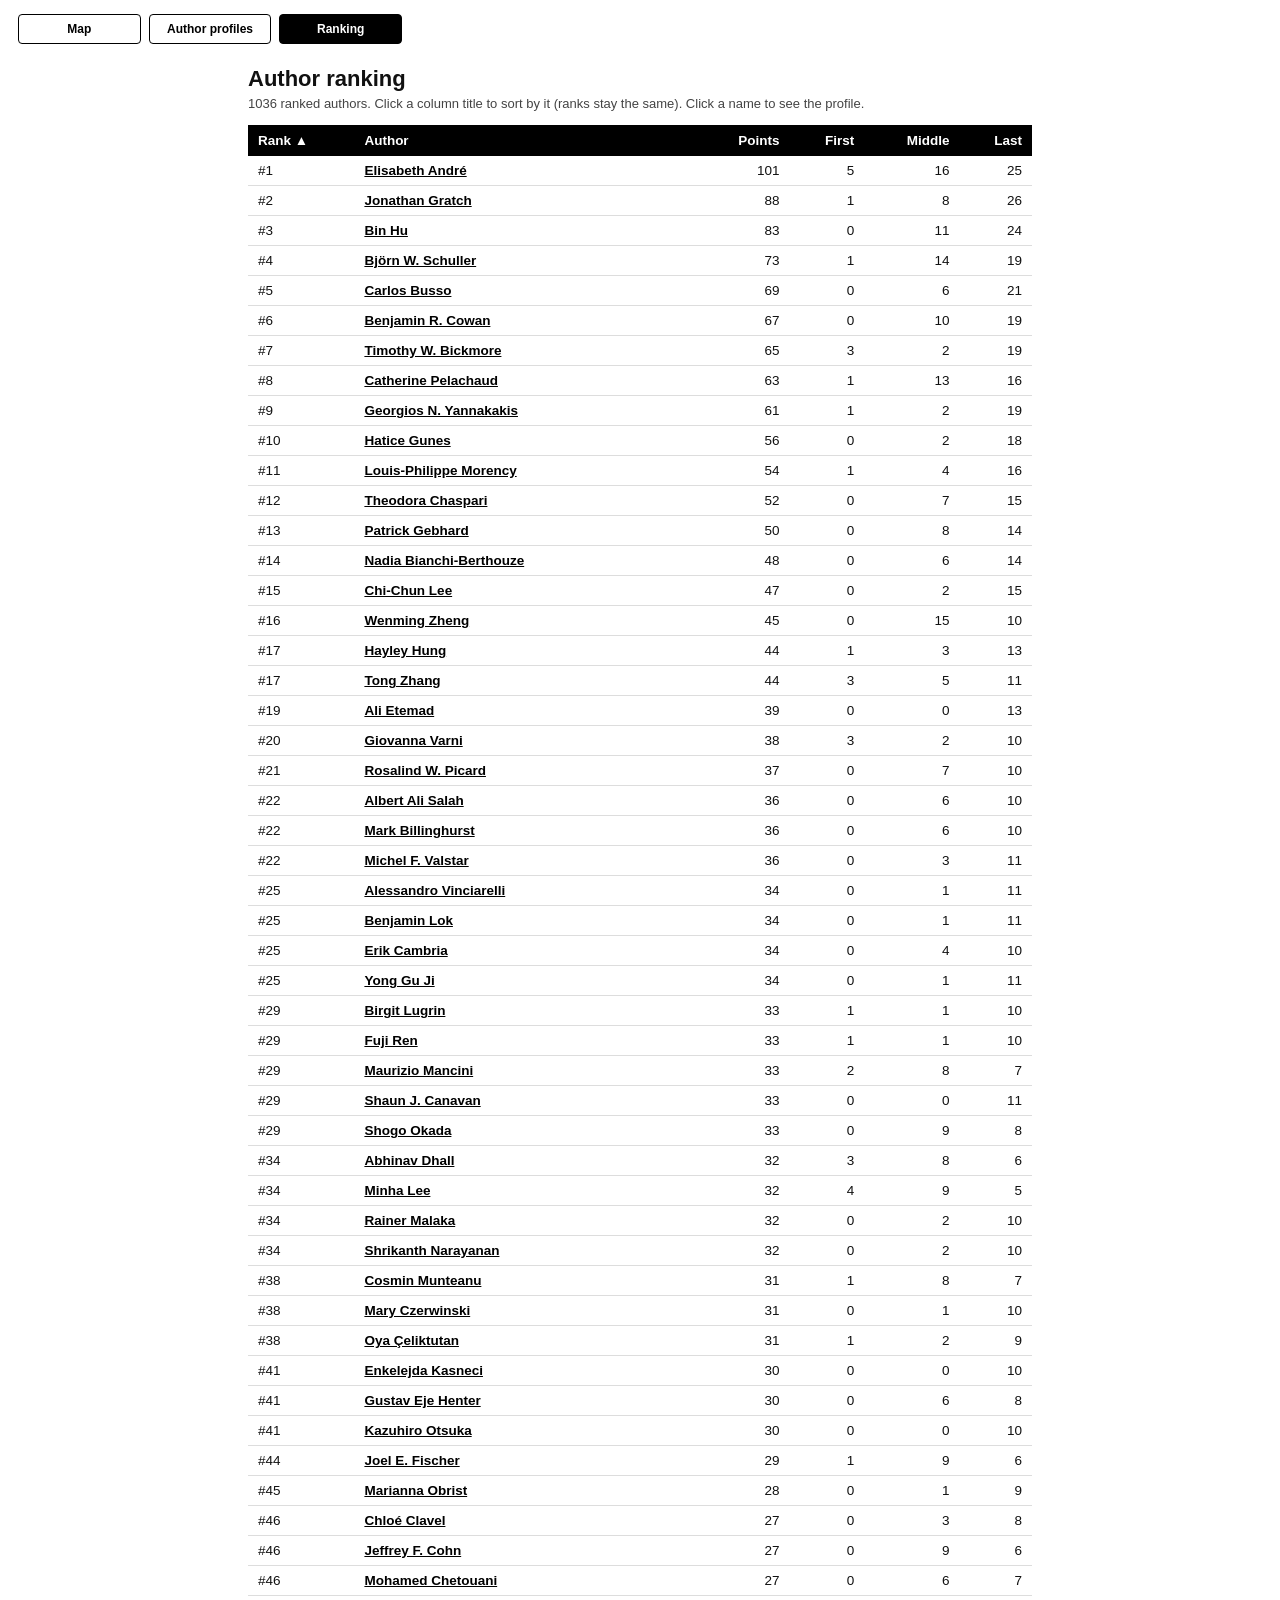
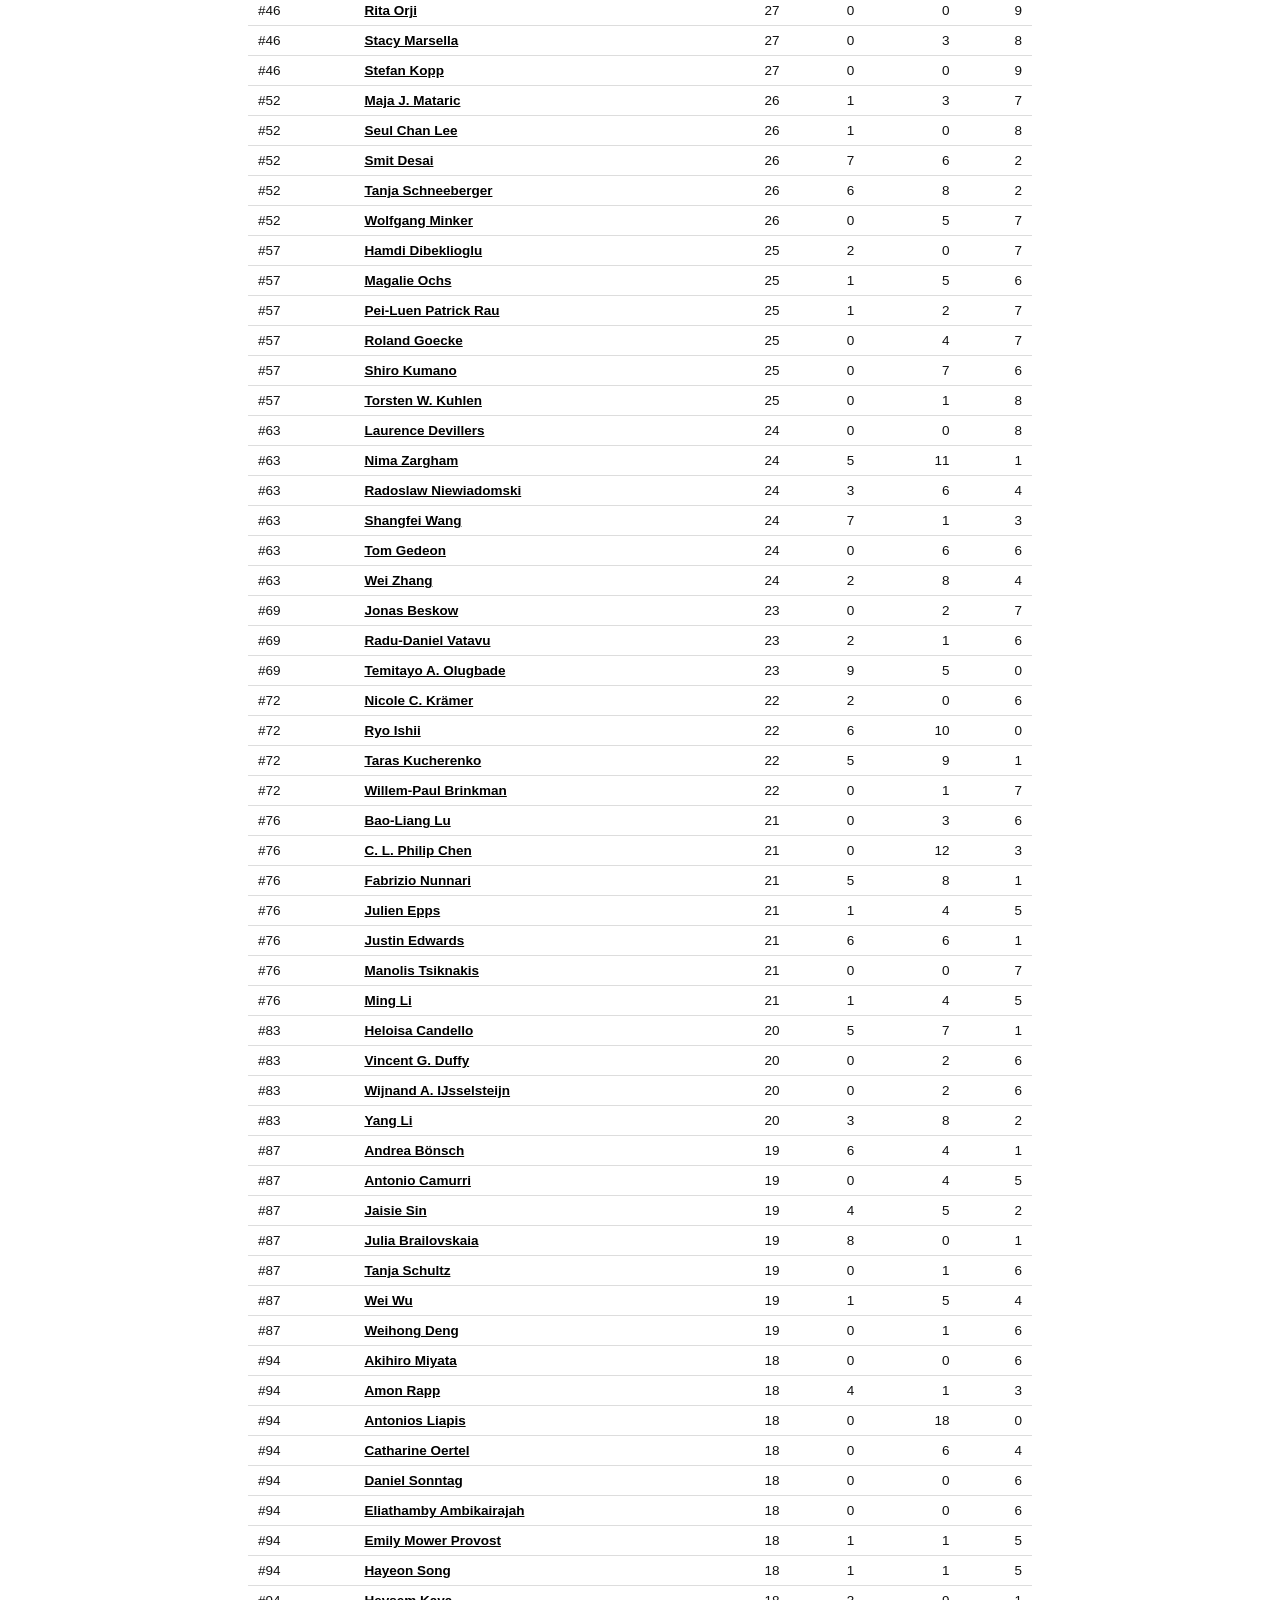
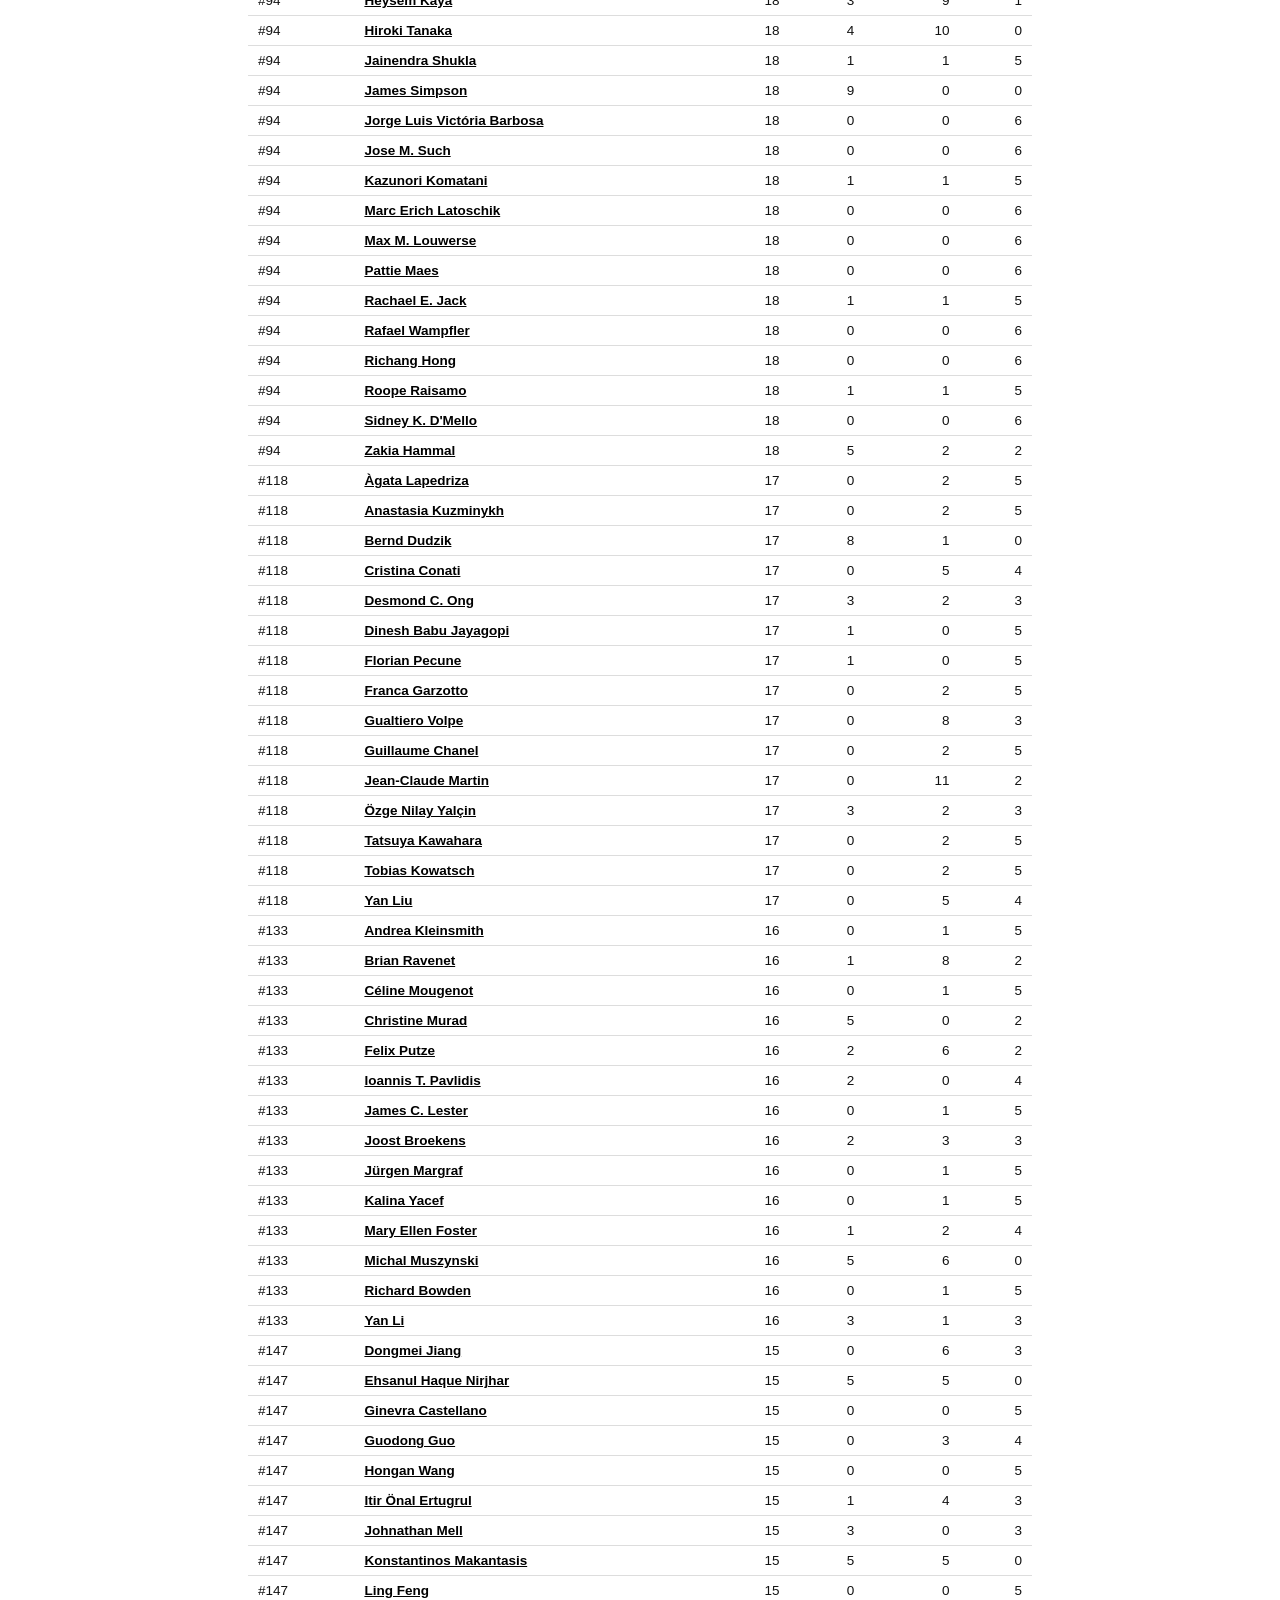
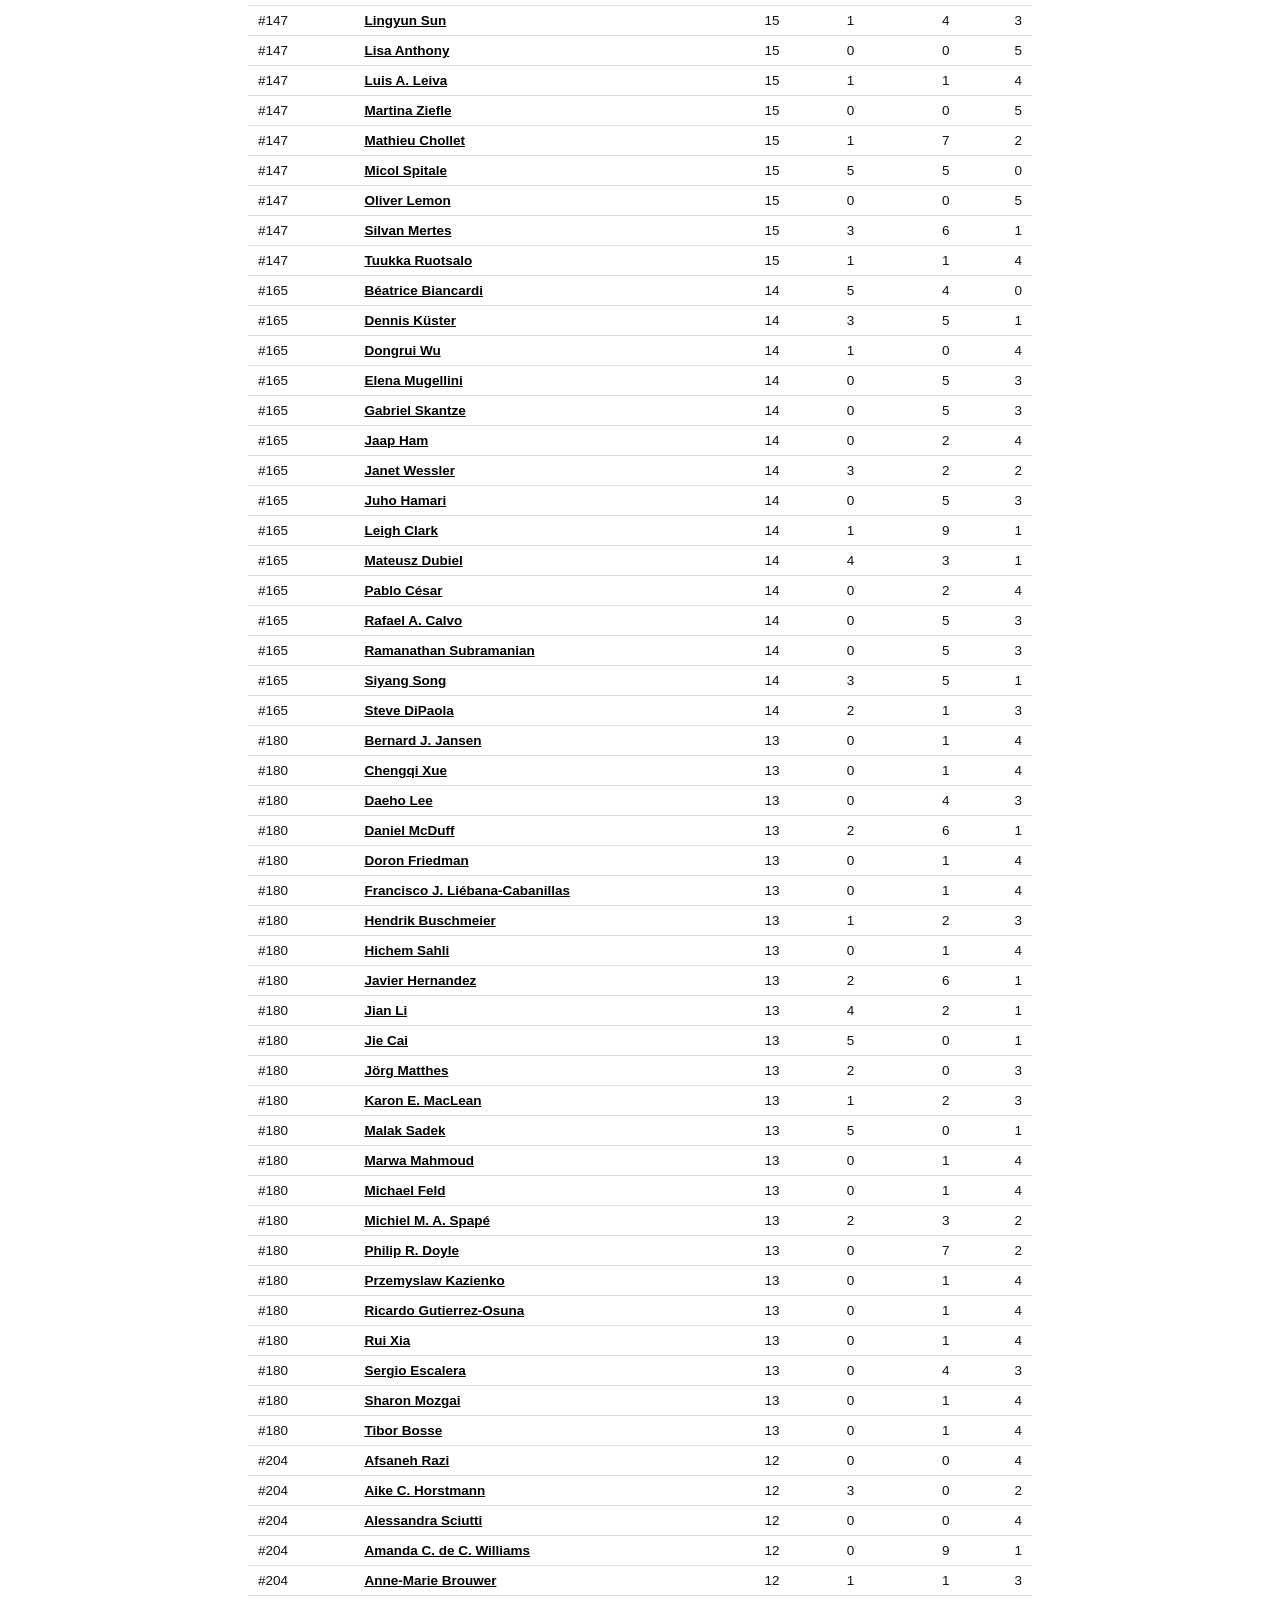
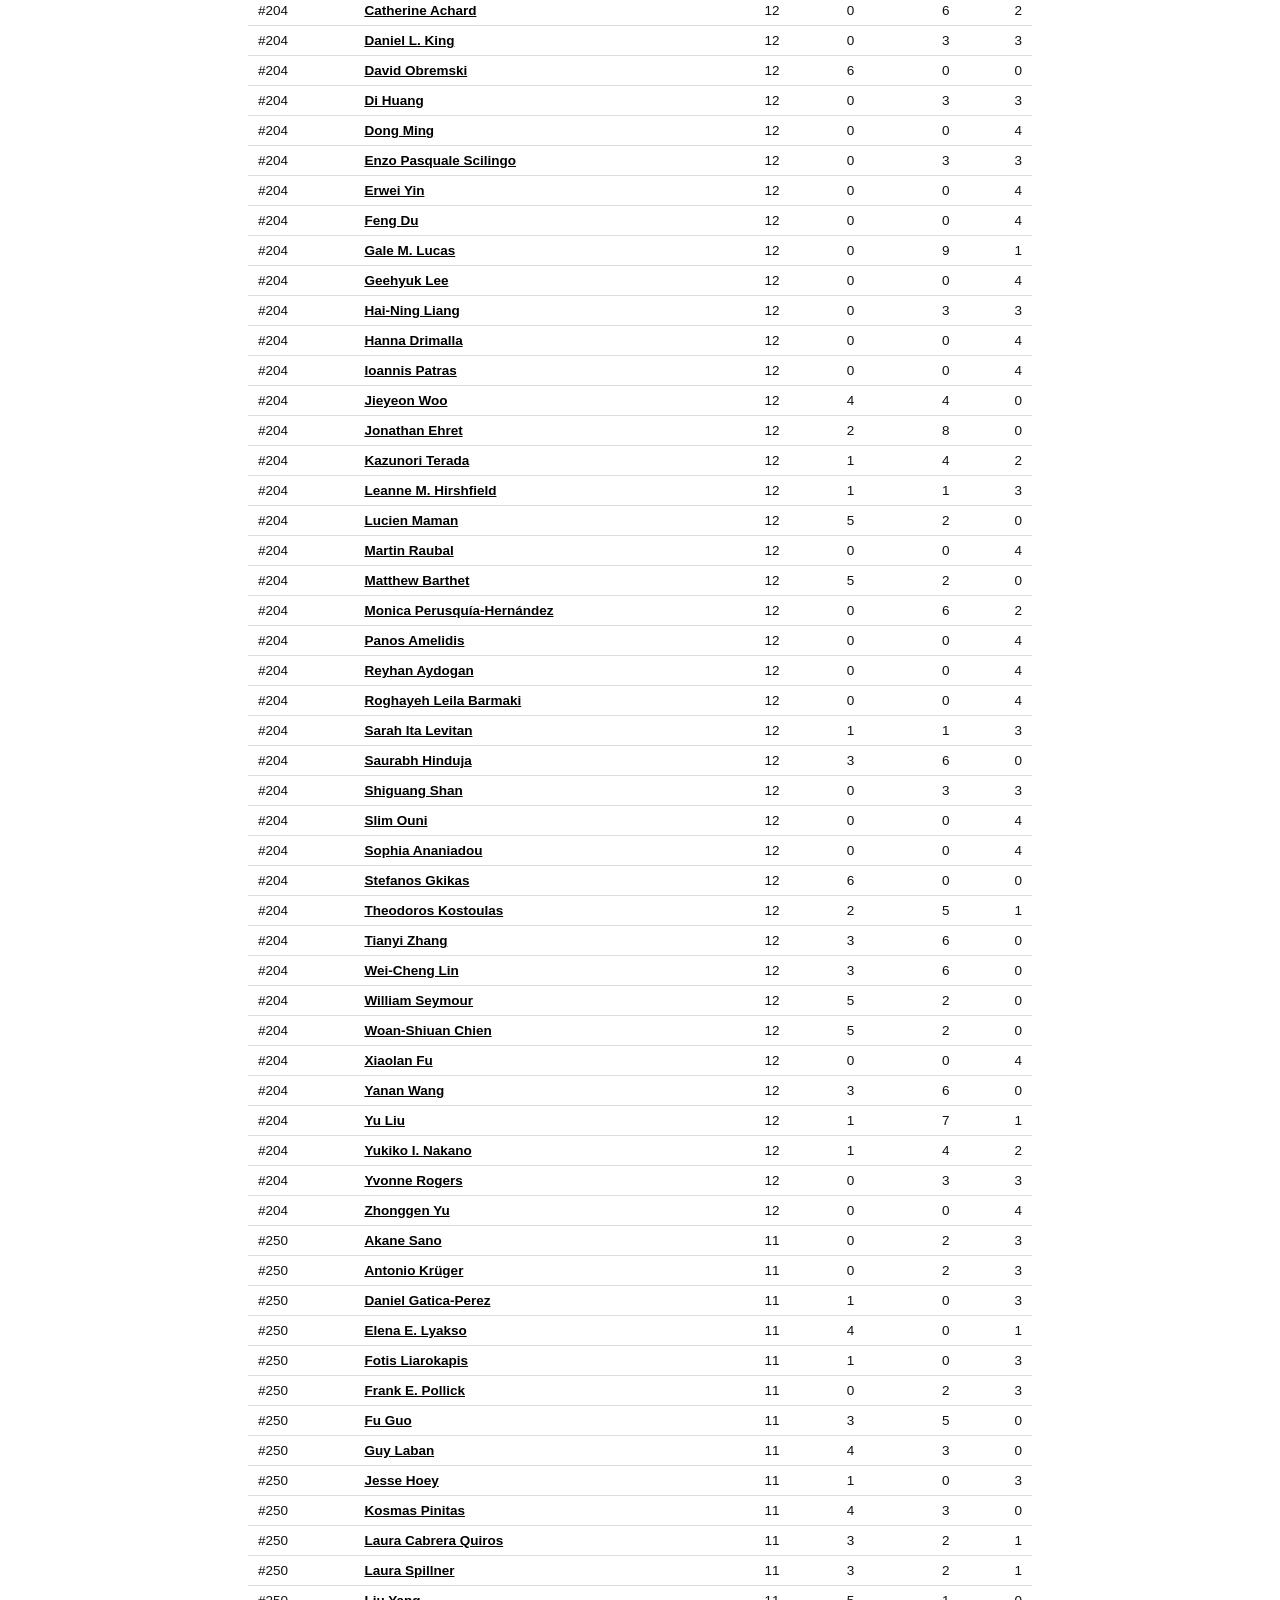
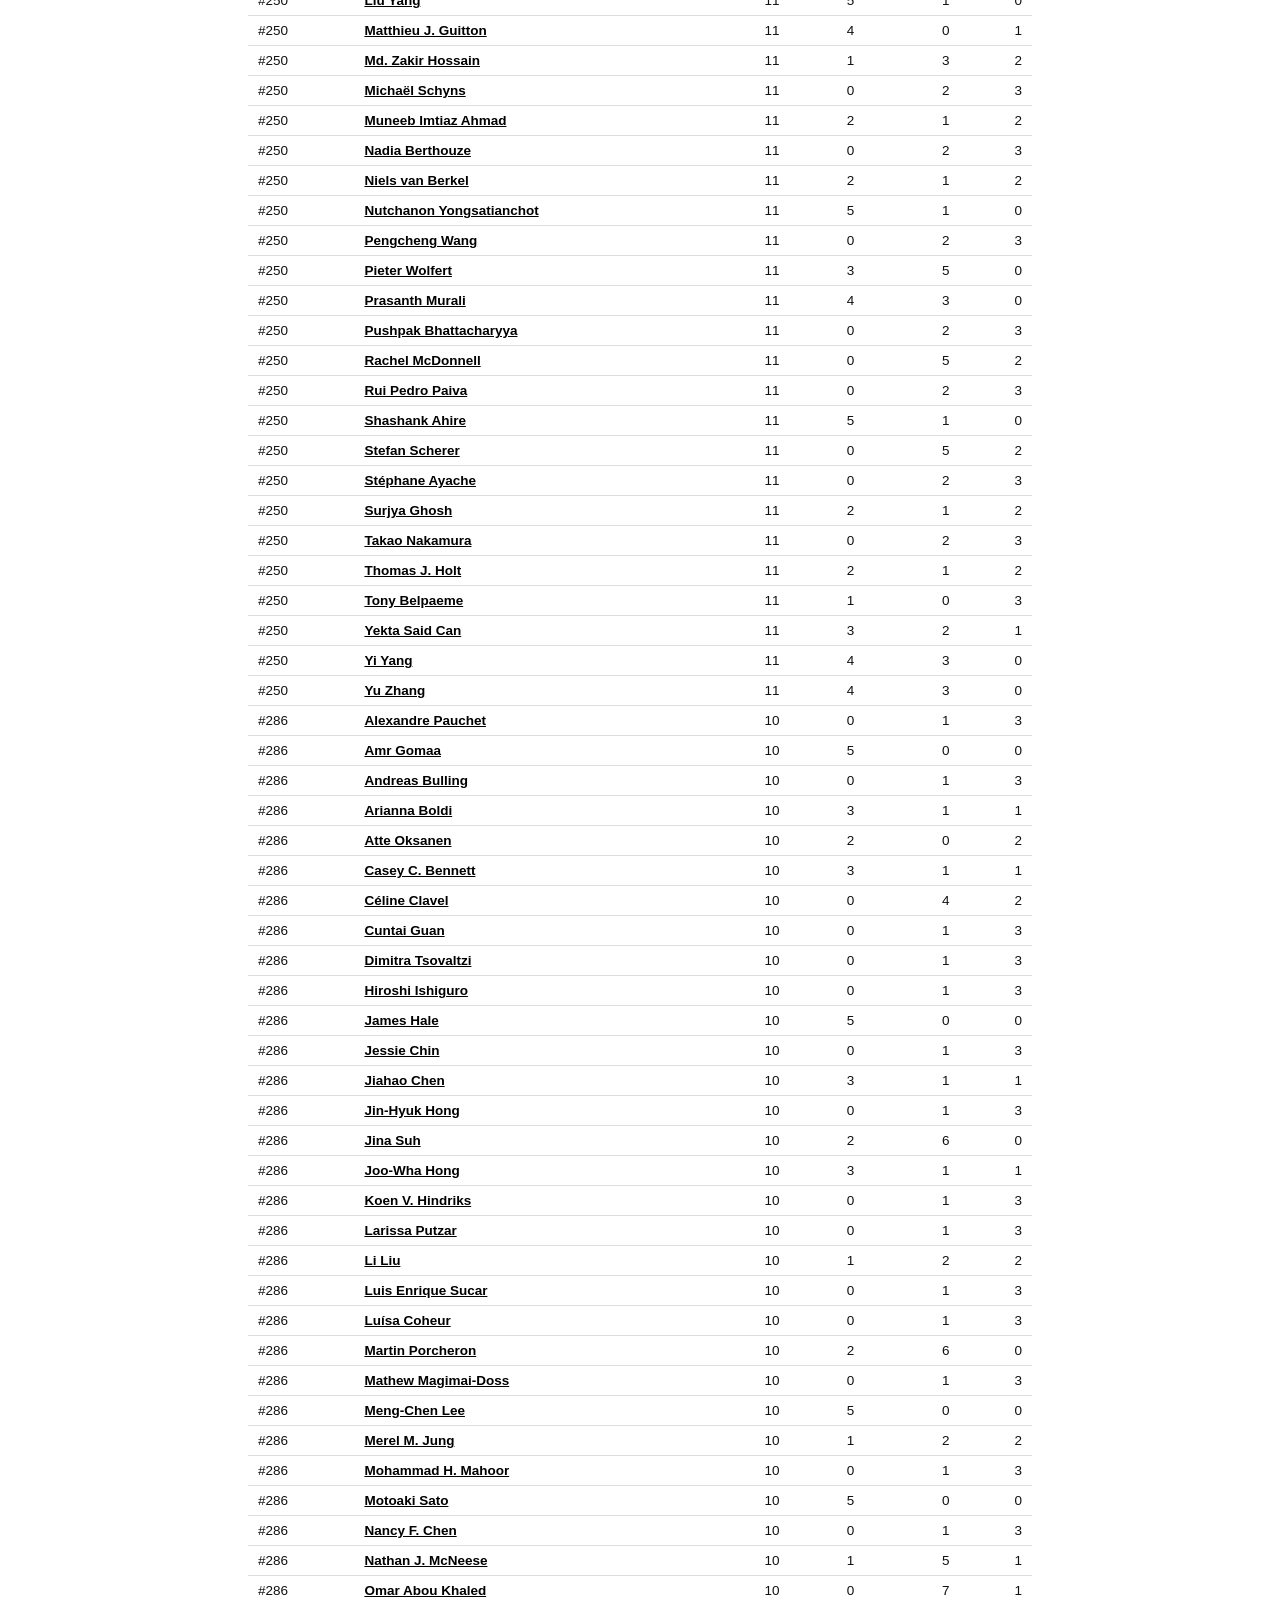
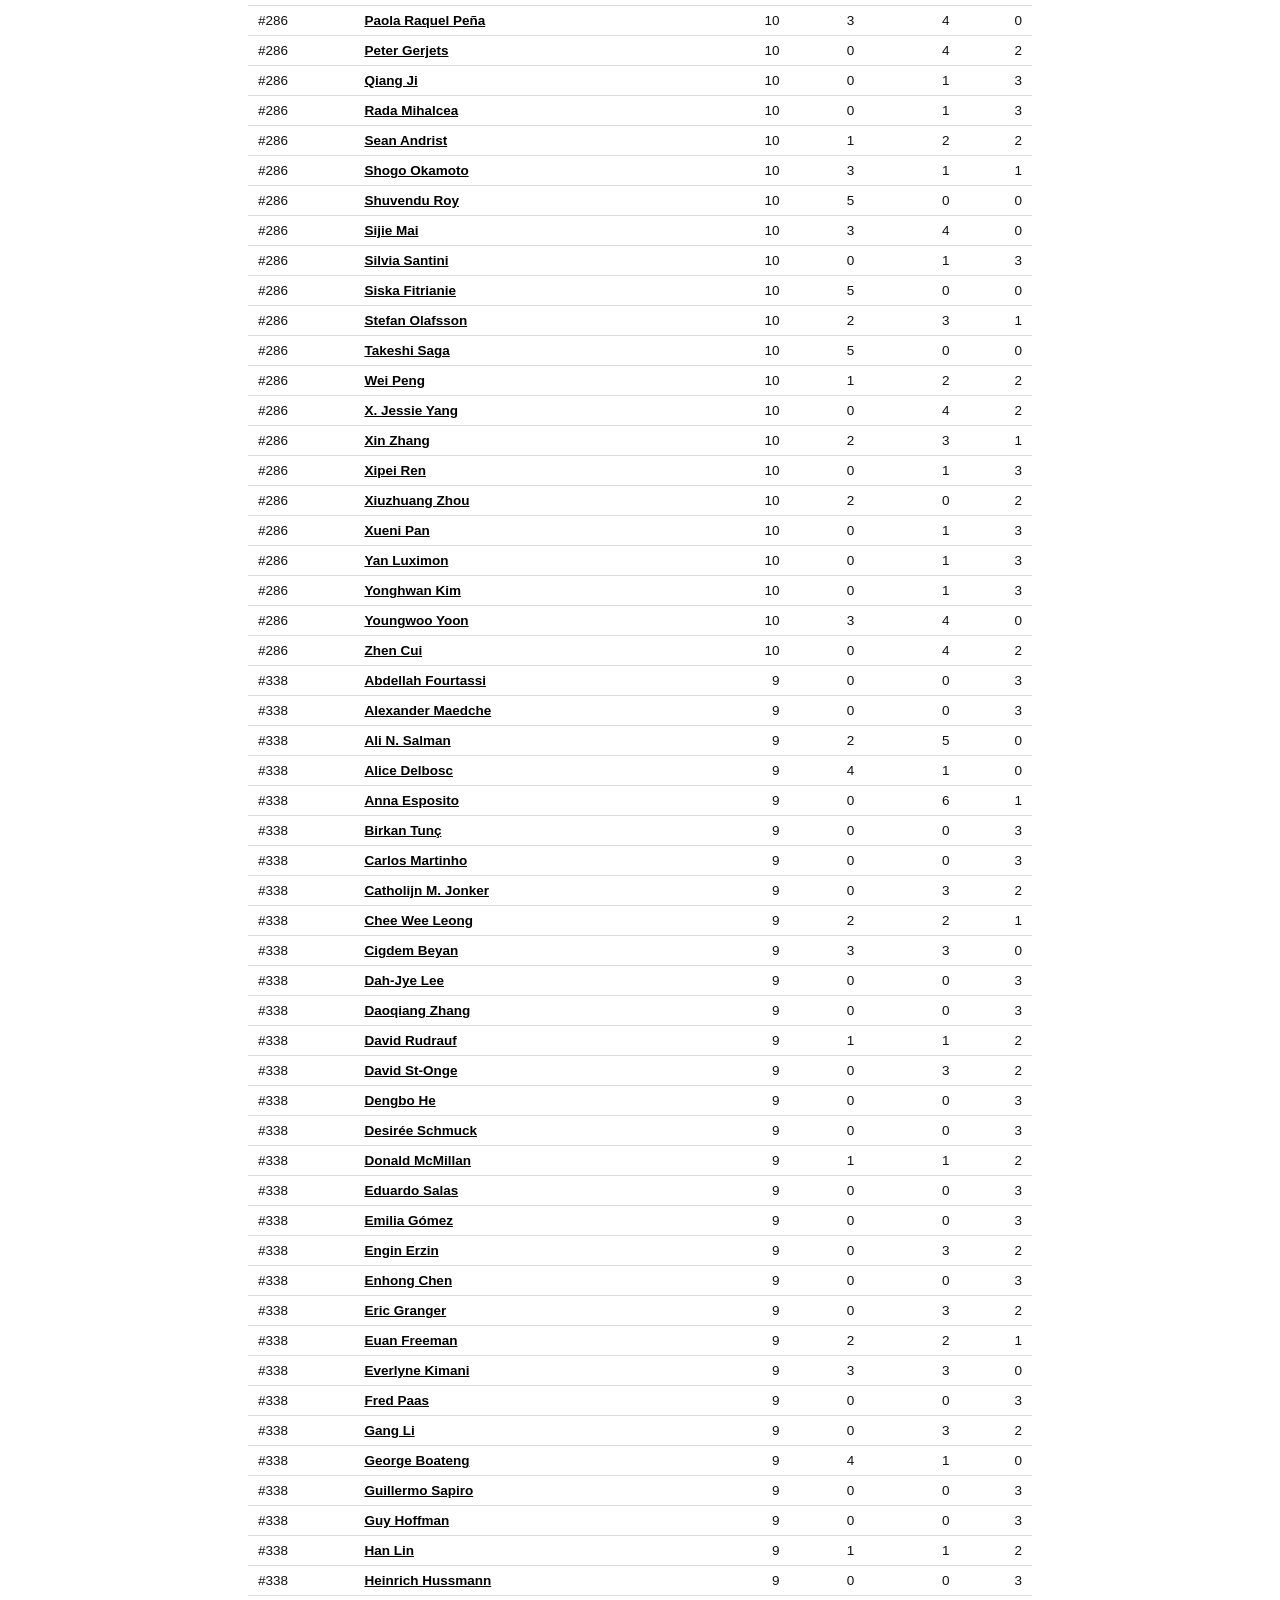
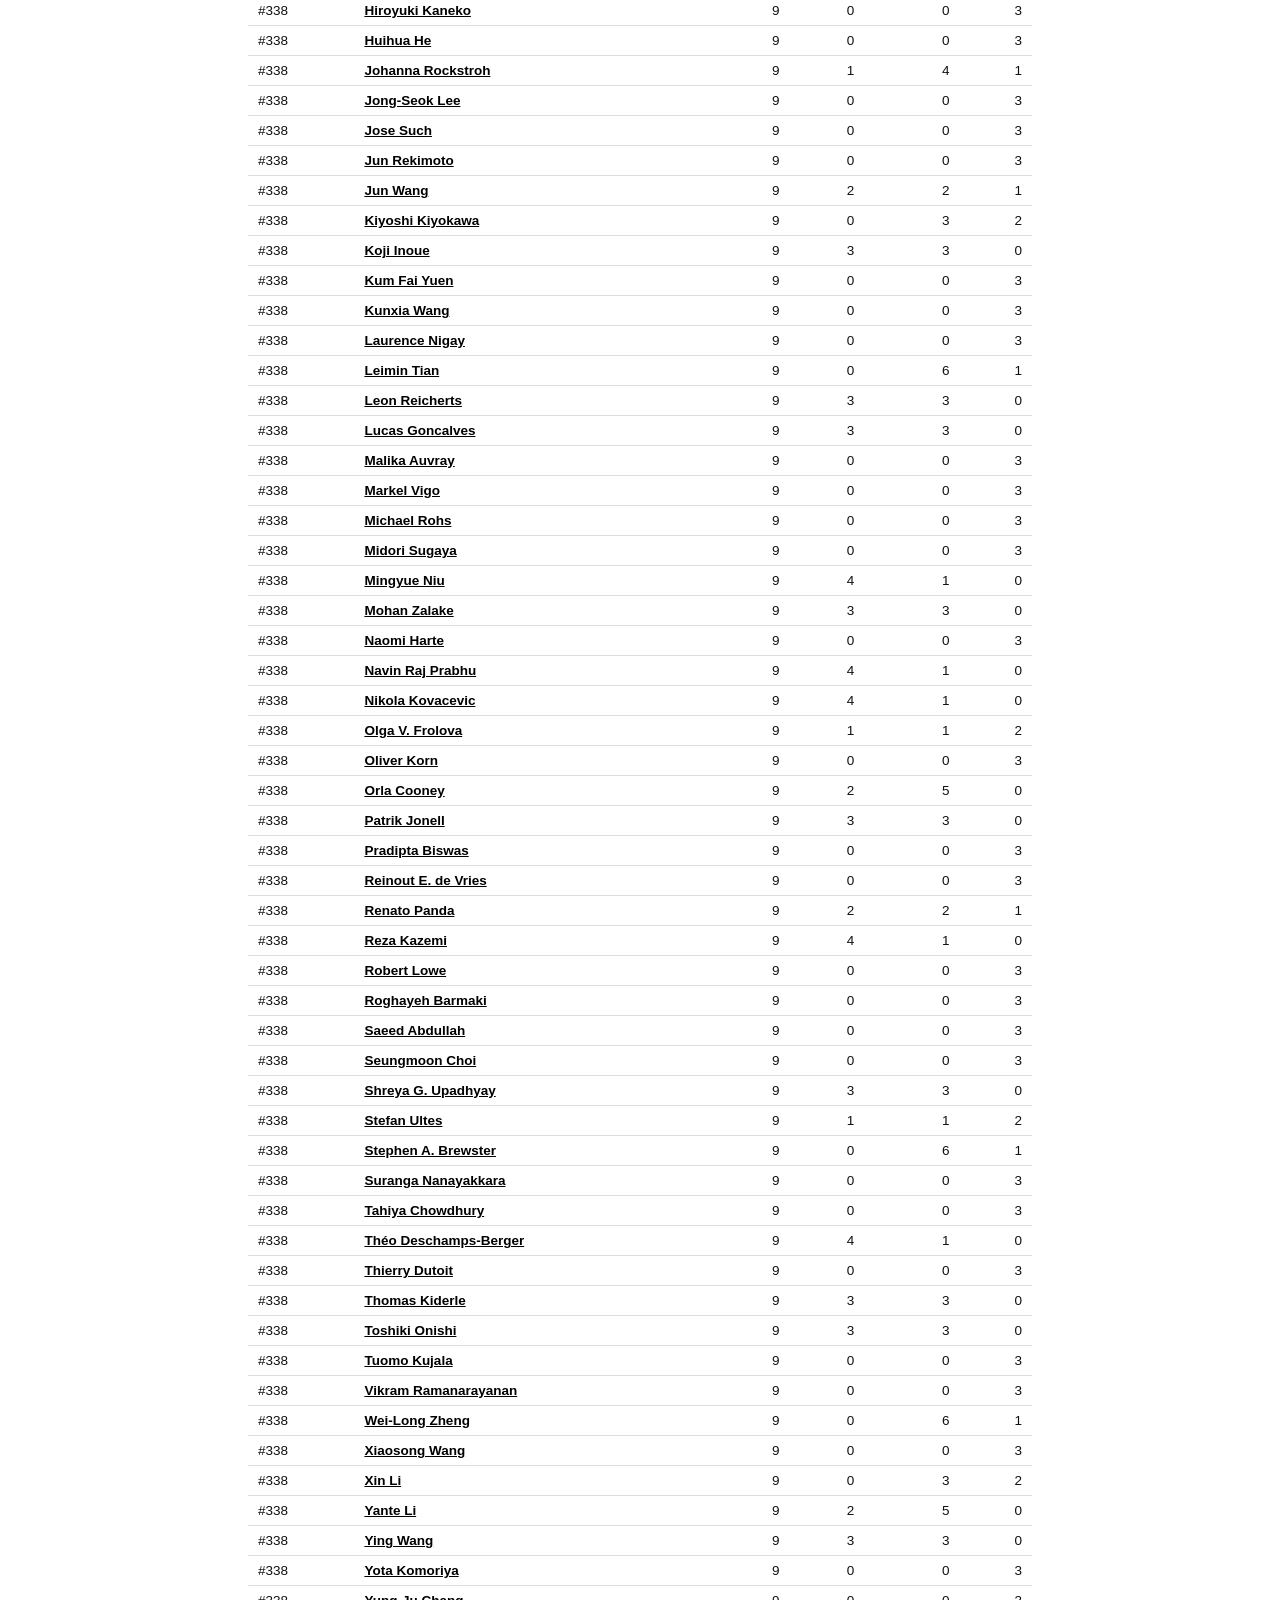
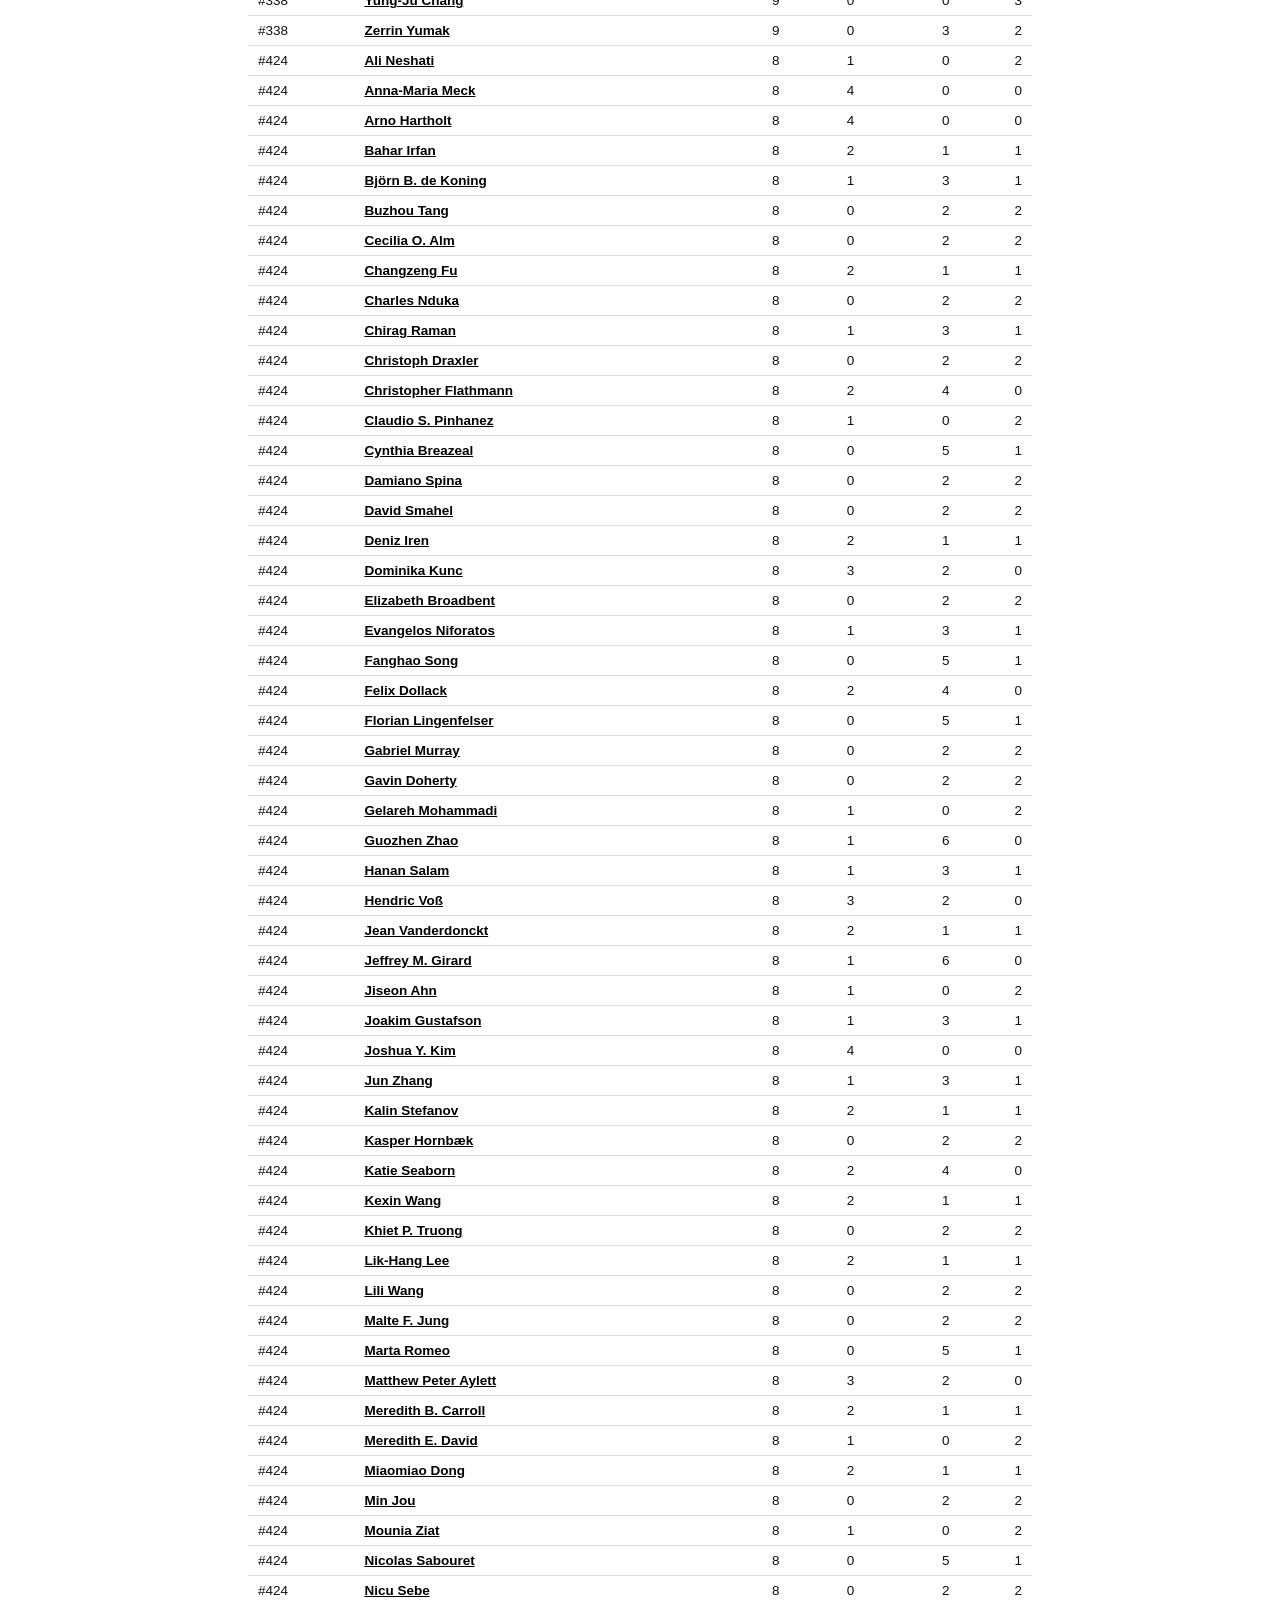
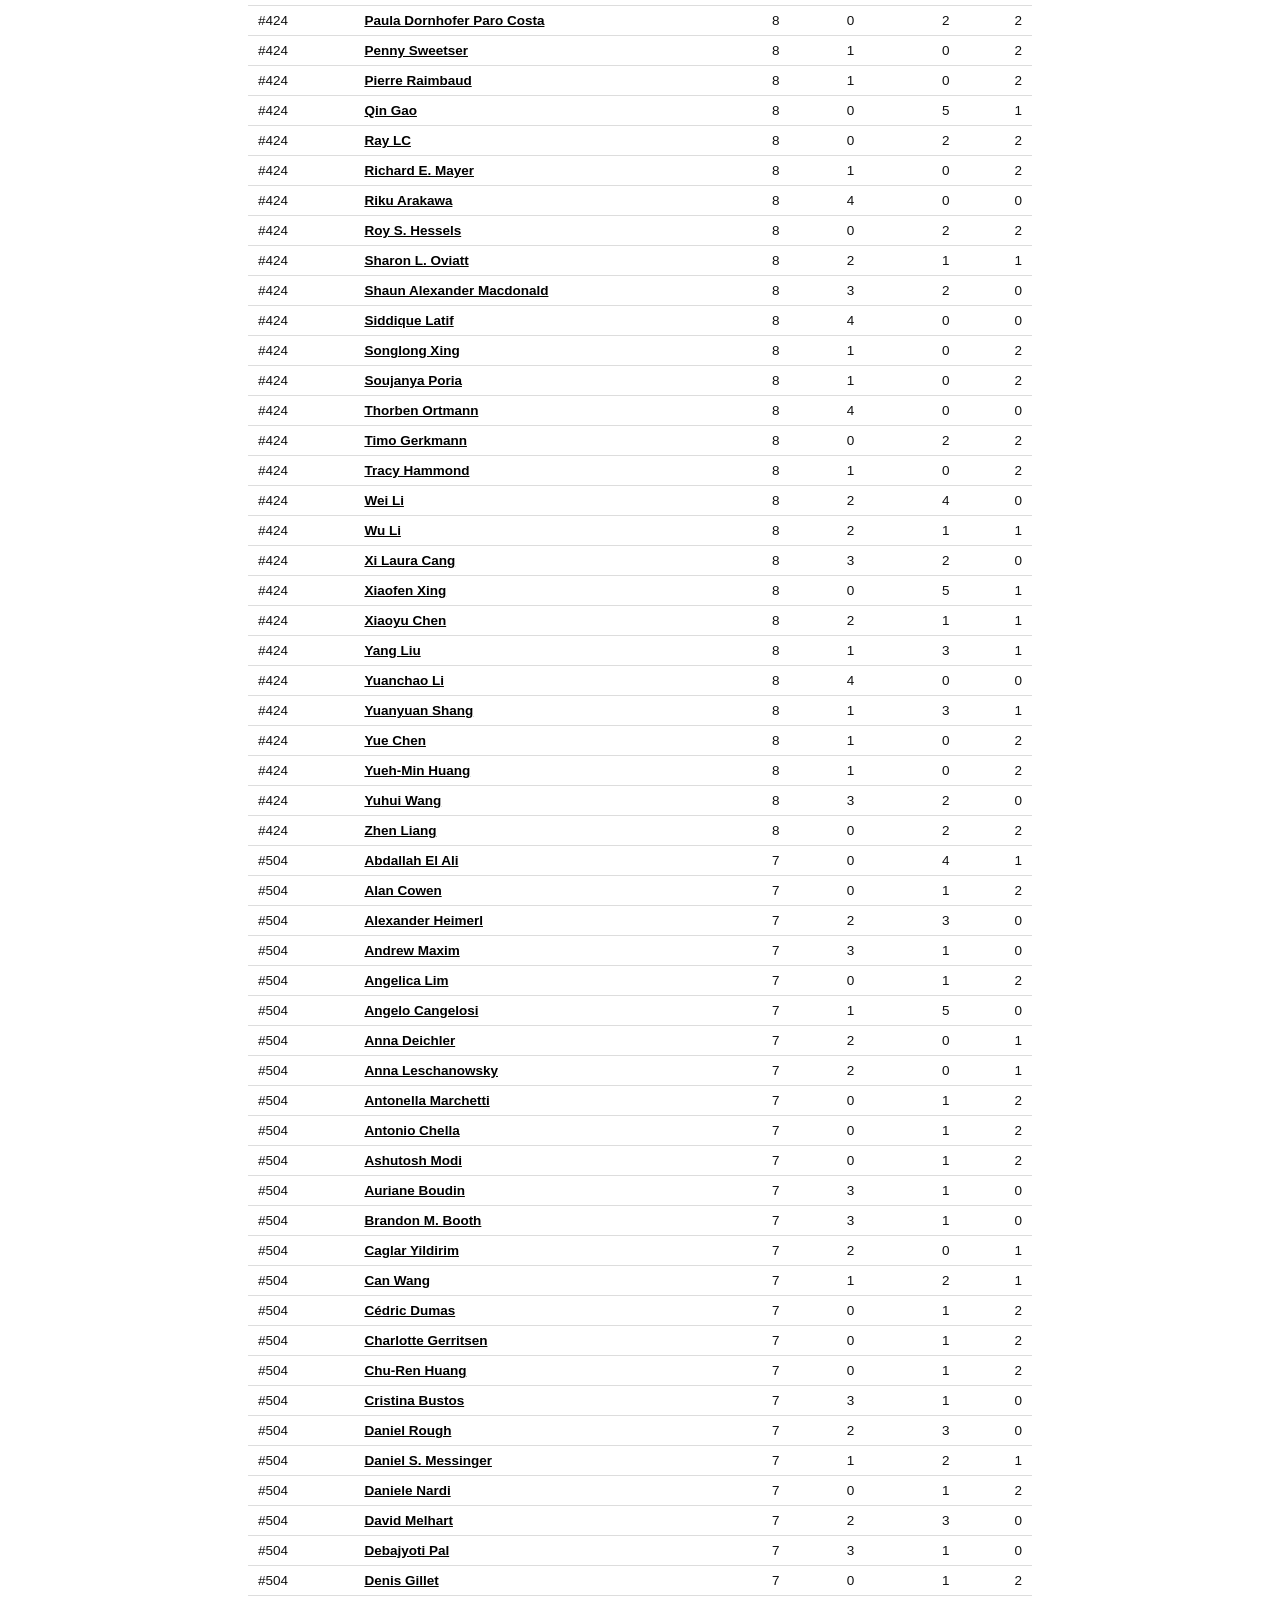
==== ranking.html @ ebbf2f29 "Add files via upload" ====
<!DOCTYPE html>
<html lang="en">
<head>
  <meta charset="UTF-8" />
  <meta name="viewport" content="width=device-width, initial-scale=1.0" />
  <title>Author Ranking</title>
  <link rel="stylesheet" href="style.css" />
</head>
<body class="authors-page">

  <!-- Page tabs -->
  <nav class="tabs">
    <a class="tab" href="index.html">Map</a>
    <a class="tab" href="authors.html">Author profiles</a>
    <a class="tab active" href="ranking.html">Ranking</a>
  </nav>

  <main class="authors-main">
    <h1>Author ranking</h1>
    <p id="ranking-status" class="intro">Loading ranking…</p>

    <!-- Filled in by ranking.js; click a name to open that author's profile -->
    <table id="ranking-table" hidden>
      <thead>
        <tr>
          <th data-sort="rank">Rank</th>
          <th data-sort="name">Author</th>
          <th data-sort="points" class="number">Points</th>
          <th data-sort="first" class="number">First</th>
          <th data-sort="middle" class="number">Middle</th>
          <th data-sort="last" class="number">Last</th>
        </tr>
      </thead>
      <tbody></tbody>
    </table>
  </main>

  <script src="ranking.js"></script>
</body>
</html>
---- style.css ----
/* ---------- Base layout ---------- */
* {
  box-sizing: border-box;
}

html, body {
  margin: 0;
  padding: 0;
  height: 100%;
  font-family: -apple-system, BlinkMacSystemFont, "Segoe UI", Roboto, Helvetica, Arial, sans-serif;
  color: #111;
  background: #fff;
}

/* ---------- Sidebar ---------- */
/* The sidebar floats ON TOP of the map. Only its BACKGROUND is see-through
   (the 0.7 in rgba is the opacity: lower = more see-through, 1 = solid).
   Text, buttons and the search box stay fully solid.
   The width (320px) is also used by the toggle button and status box below
   and by SIDEBAR_WIDTH in app.js; change them together. */
#sidebar {
  position: absolute;
  top: 0;
  bottom: 0;
  left: 0;
  width: 320px;
  z-index: 3;
  overflow-y: auto;
  background: rgba(255, 255, 255, 0.7);
  border-right: 1px solid #000;
  transition: transform 0.3s ease;
}

/* Hidden state: the sidebar slides out past the left edge of the screen. */
body.sidebar-closed #sidebar {
  transform: translateX(-100%);
}

/* ---------- Sidebar toggle tab ---------- */
#sidebar-toggle {
  position: absolute;
  top: 14px;
  left: 320px; /* sits on the sidebar's right edge */
  z-index: 4;
  width: 30px;
  height: 44px;
  padding: 0;
  font-size: 22px;
  line-height: 1;
  font-family: inherit;
  color: #000;
  background: #fff;
  border: 1px solid #000;
  border-left: none;
  border-radius: 0 6px 6px 0;
  cursor: pointer;
  transition: left 0.3s ease;
}

#sidebar-toggle::before {
  content: "\2039"; /* arrow pointing left = "hide" */
}

#sidebar-toggle:hover {
  background: #000;
  color: #fff;
}

body.sidebar-closed #sidebar-toggle {
  left: 0;
}

body.sidebar-closed #sidebar-toggle::before {
  content: "\203A"; /* arrow pointing right = "show" */
}

.sidebar-section {
  padding: 14px 18px;
  border-bottom: 1px solid #ccc;
}

#sidebar h1 {
  margin: 0 0 4px 0;
  font-size: 18px;
  font-weight: 700;
  color: #000;
}

#sidebar .intro {
  margin: 0;
  font-size: 12.5px;
  color: #444;
  line-height: 1.4;
}

.sidebar-label {
  display: block;
  margin-bottom: 6px;
  font-size: 12.5px;
  font-weight: 700;
}

#search-input {
  width: 100%;
  padding: 8px 10px;
  font-size: 13px;
  font-family: inherit;
  color: #000;
  background: #fff;
  border: 1px solid #000;
  border-radius: 4px;
}

#search-input:focus {
  outline: 2px solid #000;
  outline-offset: 1px;
}

/* ---------- Search results list ---------- */
#search-results {
  list-style: none;
  margin: 8px 0 0 0;
  padding: 0;
  max-height: 260px;
  overflow-y: auto;
}

#search-results li {
  padding: 7px 8px;
  font-size: 12.5px;
  line-height: 1.3;
  border-bottom: 1px solid #eee;
  cursor: pointer;
}

#search-results li:hover,
#search-results li:focus {
  background: #000;
  color: #fff;
  outline: none;
}

#search-results li.no-hover {
  cursor: default;
  color: #666;
}

#search-results li.no-hover:hover {
  background: none;
  color: #666;
}

.result-meta {
  color: #777;
  font-size: 11.5px;
}

#search-results li:hover .result-meta,
#search-results li:focus .result-meta {
  color: #ccc;
}

/* ---------- Country filter ---------- */
.filter-box summary {
  font-size: 12.5px;
  font-weight: 700;
  cursor: pointer;
}

.filter-buttons {
  display: flex;
  gap: 8px;
  margin: 10px 0 8px 0;
}

.filter-buttons button {
  flex: 1;
  padding: 6px 8px;
  font-size: 12px;
  font-family: inherit;
  color: #000;
  background: #fff;
  border: 1px solid #000;
  border-radius: 4px;
  cursor: pointer;
}

.filter-buttons button:hover {
  background: #000;
  color: #fff;
}

.checkbox-list {
  list-style: none;
  margin: 0;
  padding: 0;
  max-height: 320px;
  overflow-y: auto;
}

.checkbox-list label {
  display: flex;
  align-items: center;
  gap: 8px;
  padding: 4px 2px;
  font-size: 12.5px;
  cursor: pointer;
}

.checkbox-list input[type="checkbox"] {
  accent-color: #000;
  margin: 0;
}

.checkbox-list .count {
  margin-left: auto;
  color: #777;
  font-size: 11.5px;
}

#map {
  position: absolute;
  top: 0;
  bottom: 0;
  left: 0; /* full screen: the sidebar floats on top */
  right: 0;
}

/* Force the base map tiles to render fully black & white, as a safety
   net on top of the already-minimal grayscale basemap. This only
   targets the map's own canvas, not popups, so popup styling is
   unaffected. */
.maplibregl-canvas {
  filter: grayscale(100%) contrast(1.05);
}

/* ---------- Status / error box ---------- */
.status {
  position: absolute;
  bottom: 16px;
  left: 346px; /* sidebar width (320px) + toggle tab + gap */
  transition: left 0.3s ease;
  z-index: 2;
  background: #fff;
  border: 1px solid #000;
  color: #000;
  padding: 10px 14px;
  font-size: 13px;
  max-width: 360px;
  border-radius: 4px;
}

/* When the sidebar is hidden, the status box moves back to the left edge. */
body.sidebar-closed .status {
  left: 46px; /* leaves room for the small tab button */
}

/* ---------- Popup (black & white theme) ---------- */
.maplibregl-popup-content {
  background: #fff;
  color: #000;
  border: 1px solid #000;
  border-radius: 4px;
  padding: 12px 14px;
  box-shadow: none;
  font-family: inherit;
}

.maplibregl-popup-tip {
  border-top-color: #000 !important;
  border-bottom-color: #000 !important;
}

.popup-institution {
  font-weight: 700;
  font-size: 14px;
  margin-bottom: 4px;
  color: #000;
}

.popup-row {
  font-size: 12.5px;
  color: #222;
  margin: 2px 0;
}

.popup-row span.label {
  color: #666;
}

/* Links inside popups (top authors) stay black & white */
.popup-list a {
  color: #000;
}

.popup-note {
  margin-top: 4px;
  font-size: 11.5px;
  color: #666;
}

/* ---------- MapLibre attribution: keep readable ---------- */
.maplibregl-ctrl-attrib {
  font-size: 11px;
}

/* ---------- Country popup: top institutes list ---------- */
.popup-list {
  margin: 4px 0 0 0;
  padding-left: 18px;
  font-size: 12.5px;
  color: #222;
}

.popup-list li {
  margin: 2px 0;
}

.popup-list span.label {
  color: #666;
}

/* ---------- Page tabs (Map | Author profiles) ---------- */
.tabs {
  display: flex;
  gap: 8px;
}

.tab {
  flex: 1;
  padding: 7px 4px;
  font-size: 12px;
  white-space: nowrap;
  font-weight: 700;
  text-align: center;
  text-decoration: none;
  color: #000;
  background: #fff;
  border: 1px solid #000;
  border-radius: 4px;
}

.tab:hover,
.tab.active {
  background: #000;
  color: #fff;
}

/* ---------- Author profiles page (authors.html) ---------- */
.authors-page {
  height: auto;
  min-height: 100%;
}

.authors-page .tabs {
  max-width: 420px;
  padding: 14px 18px;
}

.authors-main {
  max-width: 820px;
  margin: 0 auto;
  padding: 8px 18px 60px 18px;
}

.authors-main h1 {
  margin: 0 0 4px 0;
  font-size: 22px;
}

.authors-main .intro {
  margin: 0 0 14px 0;
  font-size: 13px;
  color: #444;
}

.search-wrap {
  position: relative;
}

#author-input {
  width: 100%;
  padding: 11px 12px;
  font-size: 15px;
  font-family: inherit;
  color: #000;
  background: #fff;
  border: 1px solid #000;
  border-radius: 4px;
}

#author-input:focus {
  outline: 2px solid #000;
  outline-offset: 1px;
}

/* Suggestion list that drops down under the search box */
#author-suggestions {
  position: absolute;
  top: 100%;
  left: 0;
  right: 0;
  z-index: 5;
  list-style: none;
  margin: 2px 0 0 0;
  padding: 0;
  max-height: 340px;
  overflow-y: auto;
  background: #fff;
  border: 1px solid #000;
  border-radius: 4px;
}

#author-suggestions li {
  padding: 8px 12px;
  font-size: 14px;
  border-bottom: 1px solid #eee;
  cursor: pointer;
}

#author-suggestions li:hover,
#author-suggestions li.highlighted {
  background: #000;
  color: #fff;
}

#author-suggestions .meta {
  font-size: 12px;
  color: #777;
}

#author-suggestions li:hover .meta,
#author-suggestions li.highlighted .meta {
  color: #ccc;
}

/* The profile itself */
#profile {
  margin-top: 26px;
}

#profile h2 {
  margin: 0 0 10px 0;
  font-size: 24px;
}

.stats {
  display: flex;
  flex-wrap: wrap;
  gap: 10px;
  margin-bottom: 14px;
}

.stat {
  padding: 8px 14px;
  border: 1px solid #000;
  border-radius: 4px;
}

.stat .value {
  font-size: 20px;
  font-weight: 700;
}

.stat .label {
  font-size: 11.5px;
  color: #666;
}

.profile-note {
  margin: 0 0 14px 0;
  font-size: 12.5px;
  color: #555;
}

#profile h3 {
  margin: 22px 0 8px 0;
  font-size: 15px;
  border-bottom: 1px solid #000;
  padding-bottom: 4px;
}

.chips {
  display: flex;
  flex-wrap: wrap;
  gap: 6px;
  list-style: none;
  margin: 0;
  padding: 0;
}

.chip {
  display: inline-block;
  padding: 4px 10px;
  font-size: 12.5px;
  color: #000;
  text-decoration: none;
  border: 1px solid #000;
  border-radius: 14px;
}

a.chip:hover {
  background: #000;
  color: #fff;
}

span.chip {
  border-color: #aaa;
  color: #444;
}

#paper-list {
  list-style: none;
  margin: 0;
  padding: 0;
}

#paper-list li {
  padding: 9px 0;
  border-bottom: 1px solid #ddd;
}

.paper-title {
  font-size: 14px;
  font-weight: 700;
}

.paper-meta {
  margin-top: 2px;
  font-size: 12.5px;
  color: #555;
}

.paper-meta a {
  color: #000;
}

/* ---------- Ranking page (ranking.html) ---------- */
#ranking-table {
  width: 100%;
  border-collapse: collapse;
  font-size: 13.5px;
}

#ranking-table th {
  text-align: left;
  padding: 8px 10px;
  color: #fff;
  background: #000;
  position: sticky;
  top: 0;
}

/* Column titles are clickable: they re-sort the list */
#ranking-table th[data-sort] {
  cursor: pointer;
  user-select: none;
  white-space: nowrap;
}

#ranking-table th[data-sort]:hover {
  background: #333;
}

#ranking-table td {
  padding: 7px 10px;
  border-bottom: 1px solid #ddd;
}

#ranking-table tr:hover td {
  background: #f2f2f2;
}

#ranking-table .number {
  text-align: right;
  white-space: nowrap;
}

#ranking-table a {
  color: #000;
  font-weight: 700;
}

/* ---------- v5: popups ---------- */
/* "Papers per venue" list in popups: click the title to open / close it */
.popup-venues {
  margin: 4px 0;
  font-size: 12.5px;
}

.popup-venues summary {
  cursor: pointer;
  color: #666;
}

.popup-venues summary:hover {
  color: #000;
}

/* Popups can get long now; let them scroll instead of running off screen */
.maplibregl-popup-content {
  max-height: 60vh;
  overflow-y: auto;
}

/* ---------- v5: author profile ---------- */
.profile-links {
  margin: 0 0 6px 0;
  font-size: 13.5px;
}

.profile-links a {
  color: #000;
  font-weight: 700;
}

.profile-email {
  margin: 0 0 14px 0;
  font-size: 13.5px;
}

.profile-email .mark {
  display: inline-block;
  width: 1.3em;
  text-align: center;
  font-weight: 700;
}

.profile-email .mark.no {
  color: #888;
}

.collaborator-list {
  margin: 0;
  padding-left: 20px;
  font-size: 14px;
}

.collaborator-list li {
  margin: 4px 0;
}

.collaborator-list a {
  color: #000;
  font-weight: 700;
}

/* Affiliation chips, shaded by how many sources (DBLP, ORCID, OpenAlex)
   name the affiliation: 3 = black, 2 = dark grey, 1 = light outline */
.chip.sources-3 {
  background: #000;
  color: #fff;
  border-color: #000;
}

.chip.sources-2 {
  background: #777;
  color: #fff;
  border-color: #777;
}

.chip.sources-1 {
  background: #fff;
  color: #555;
  border-color: #bbb;
}

a.chip.sources-3:hover,
a.chip.sources-2:hover,
a.chip.sources-1:hover {
  background: #fff;
  color: #000;
  border-color: #000;
}
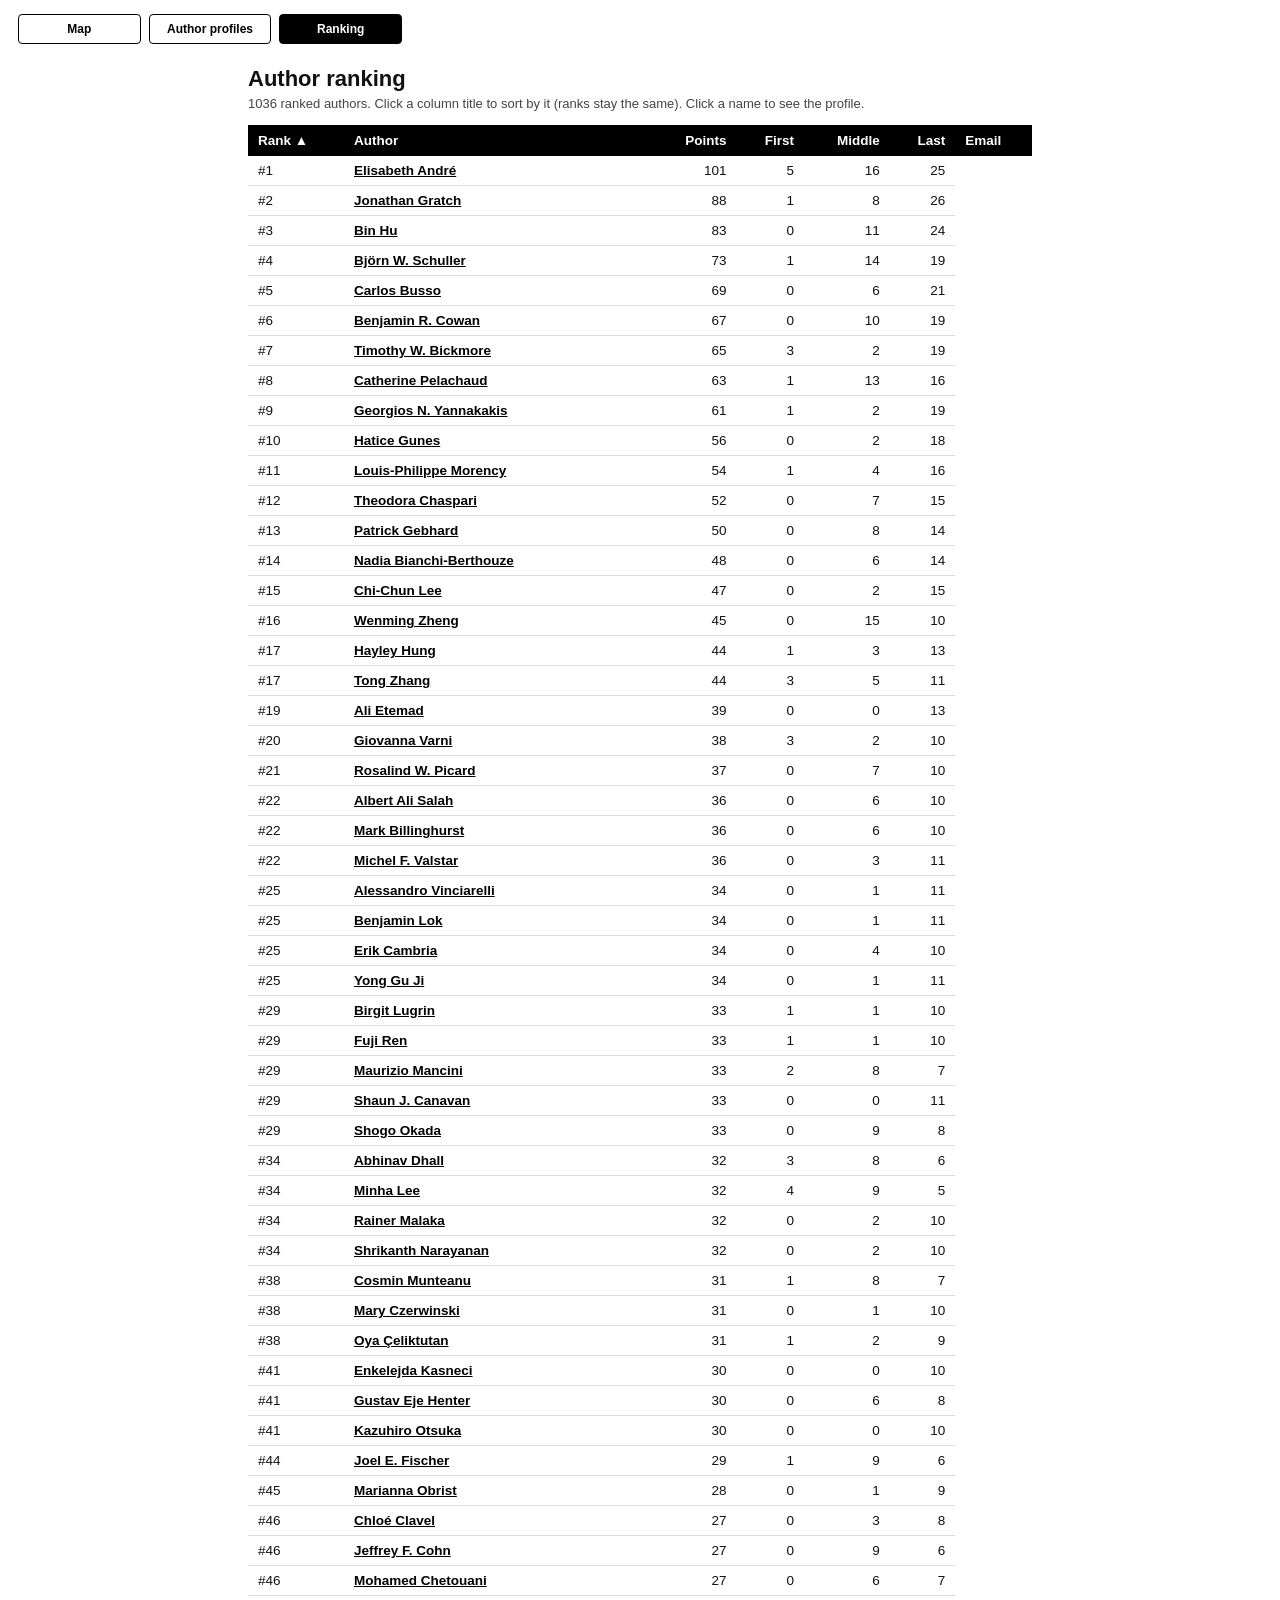
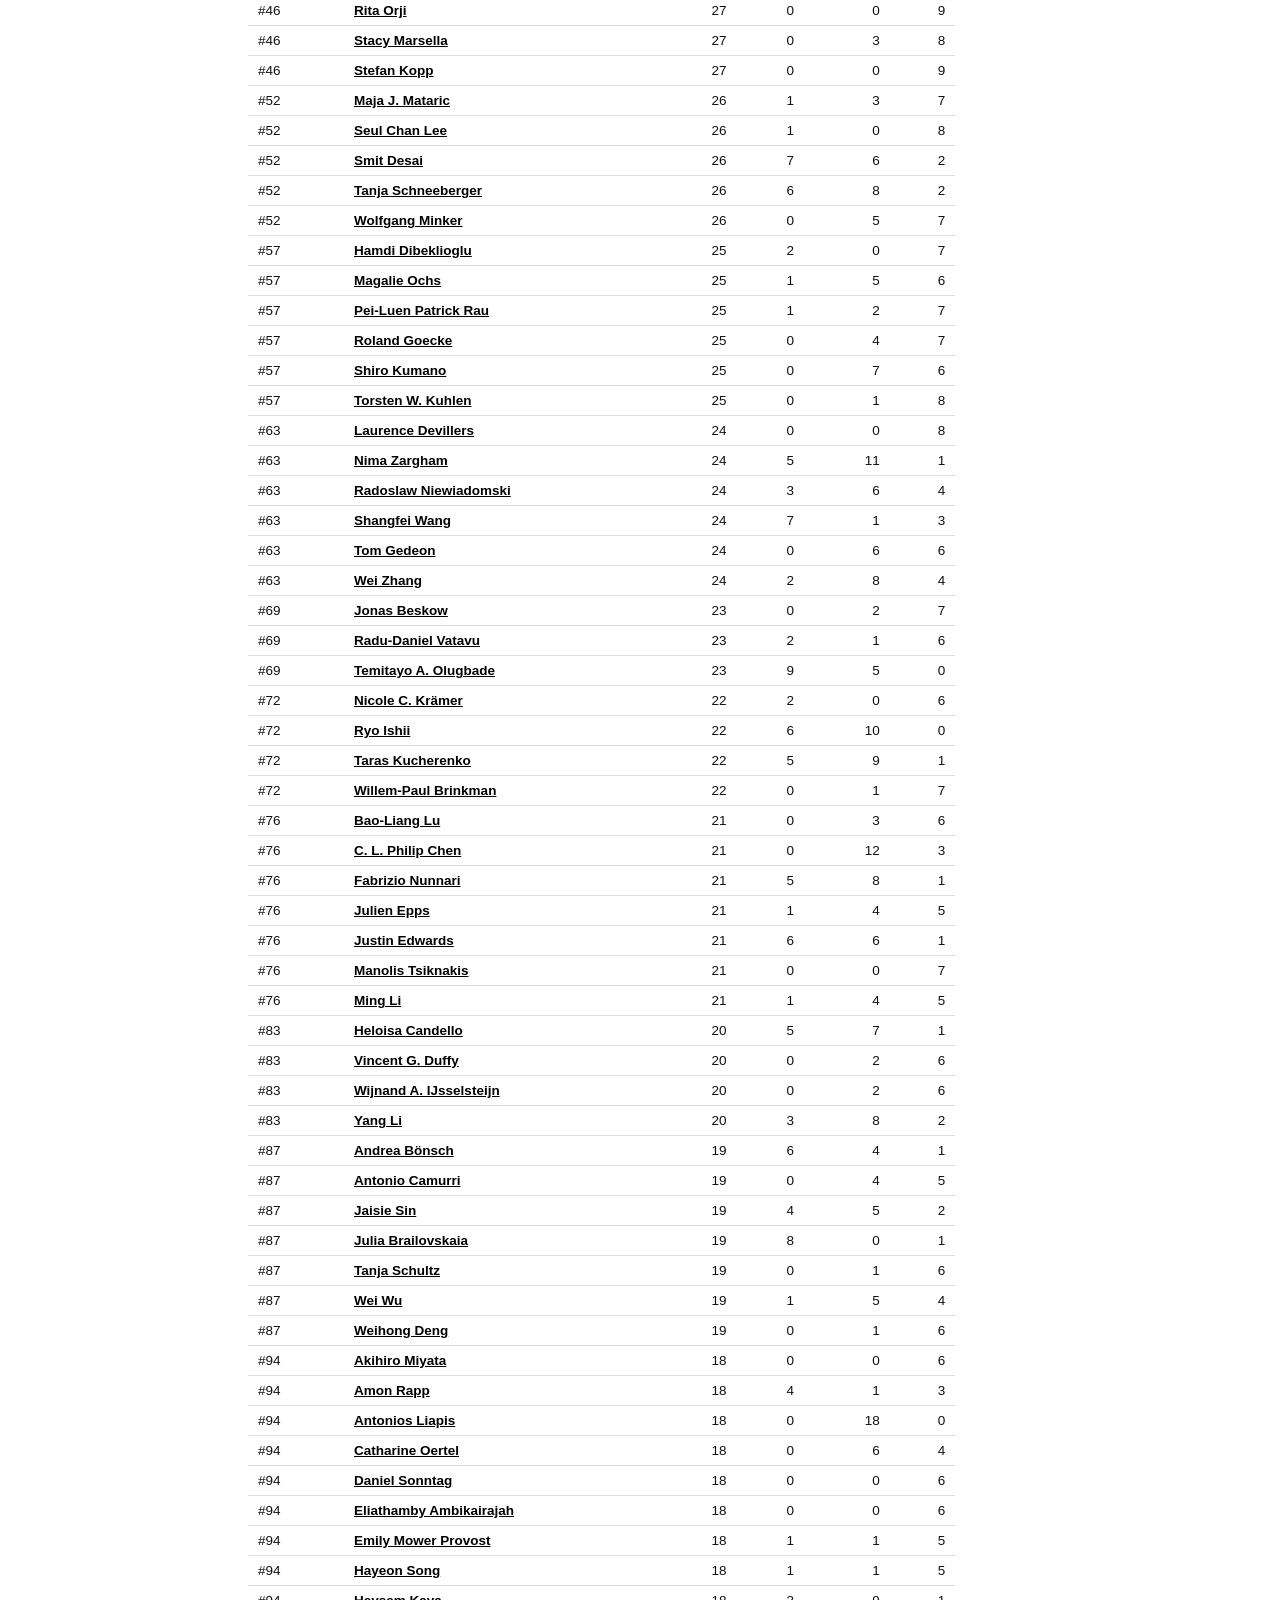
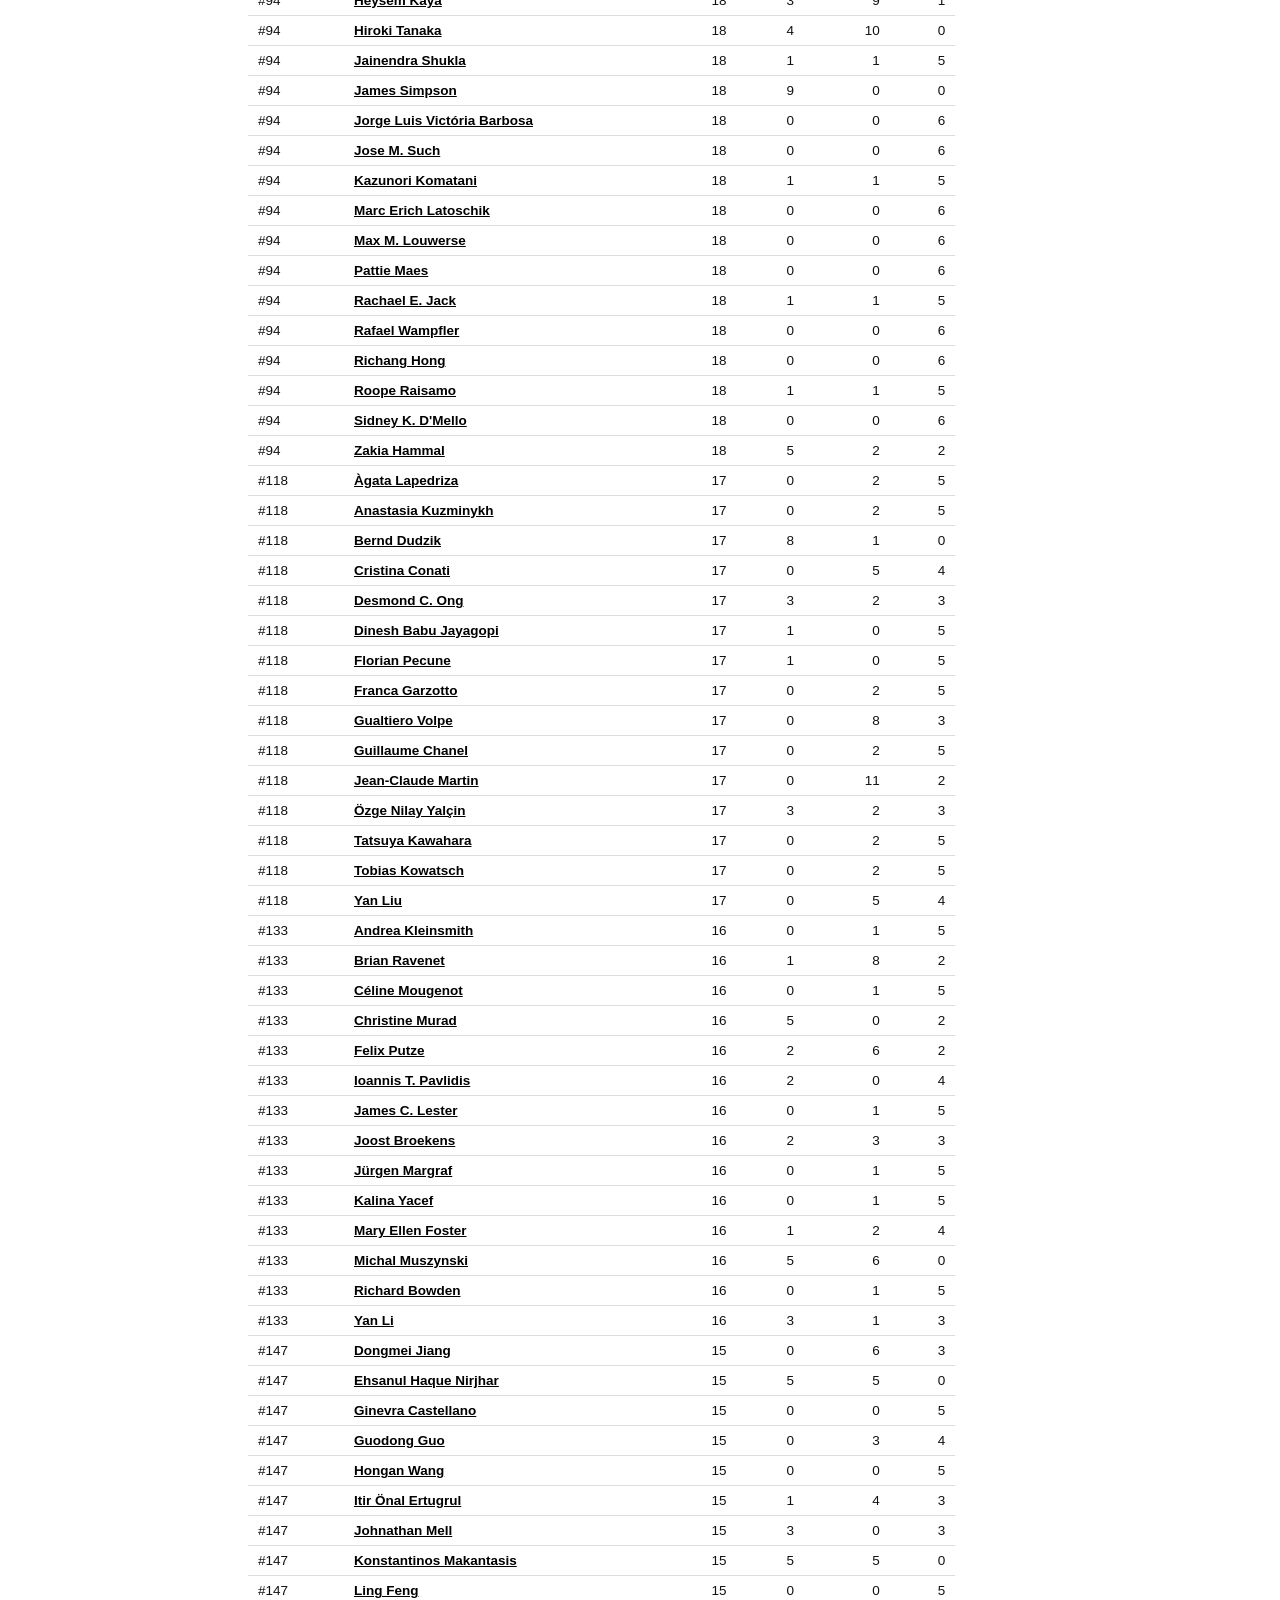
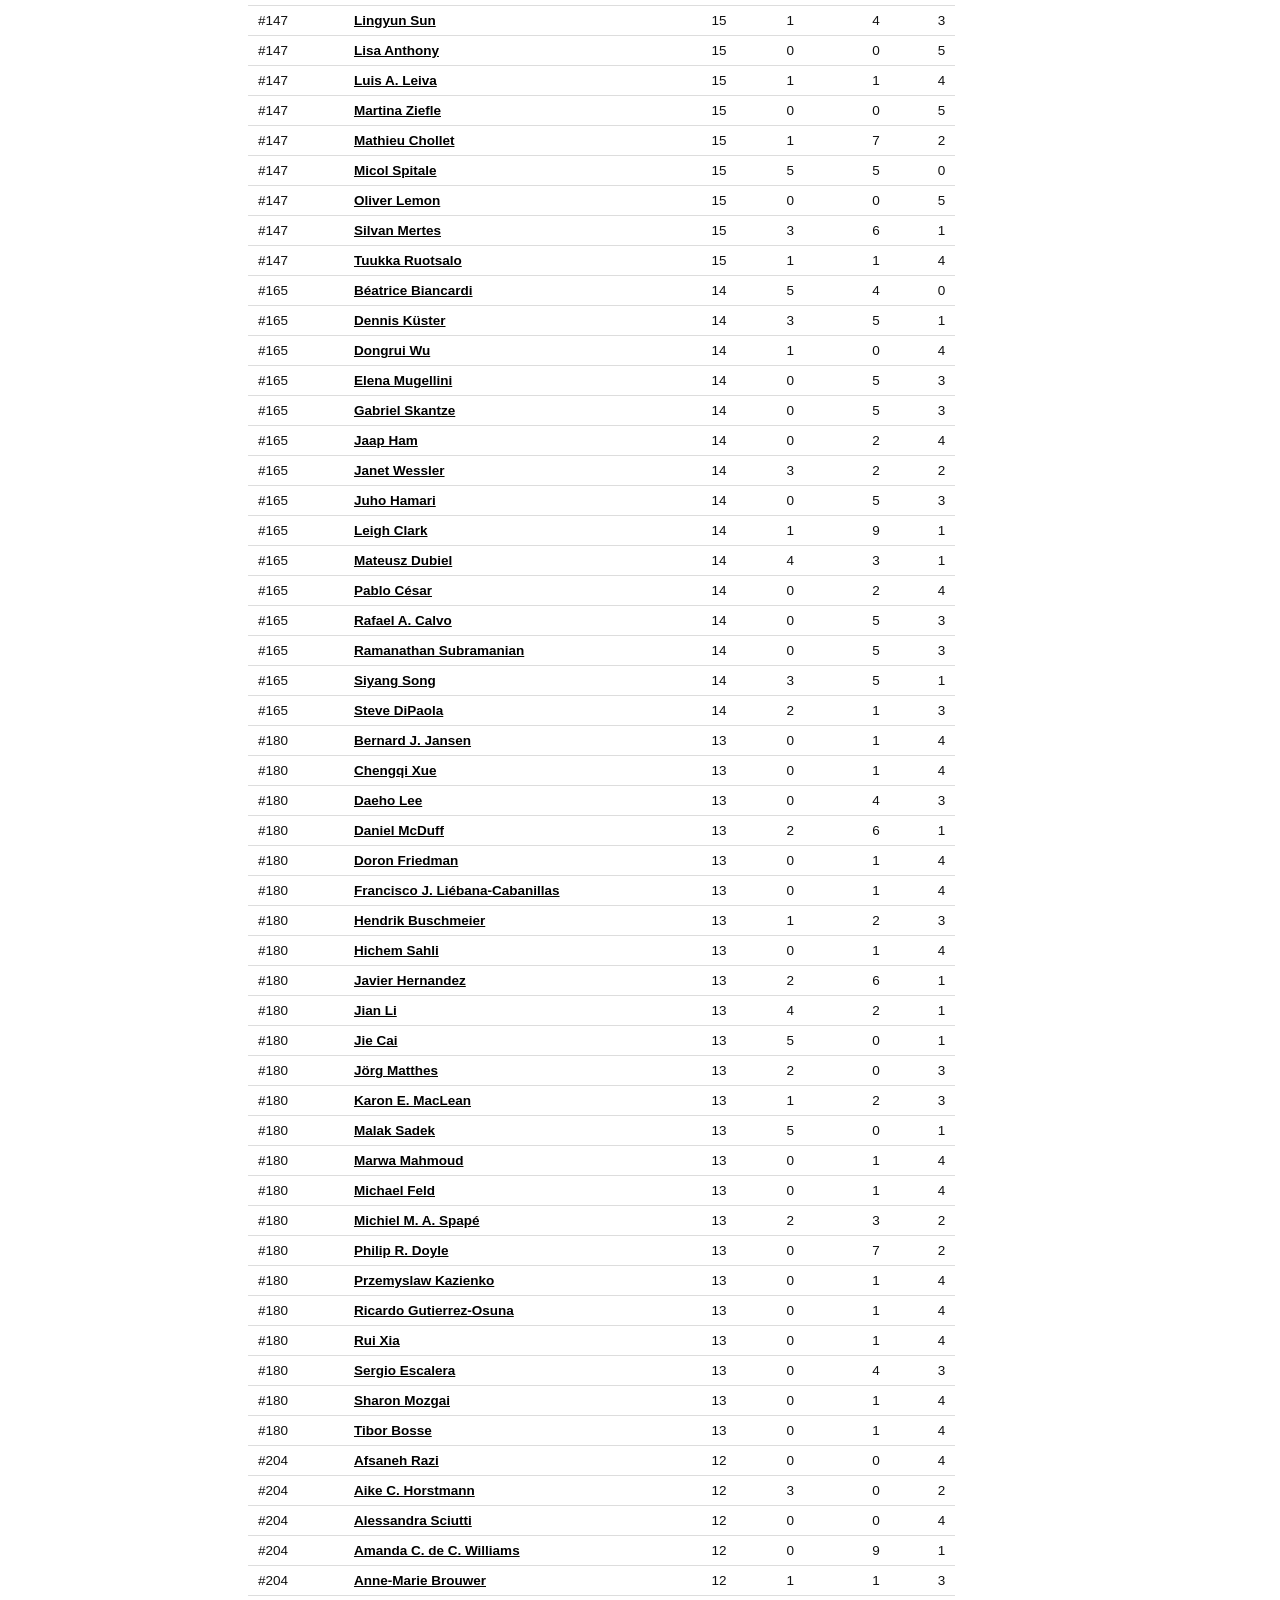
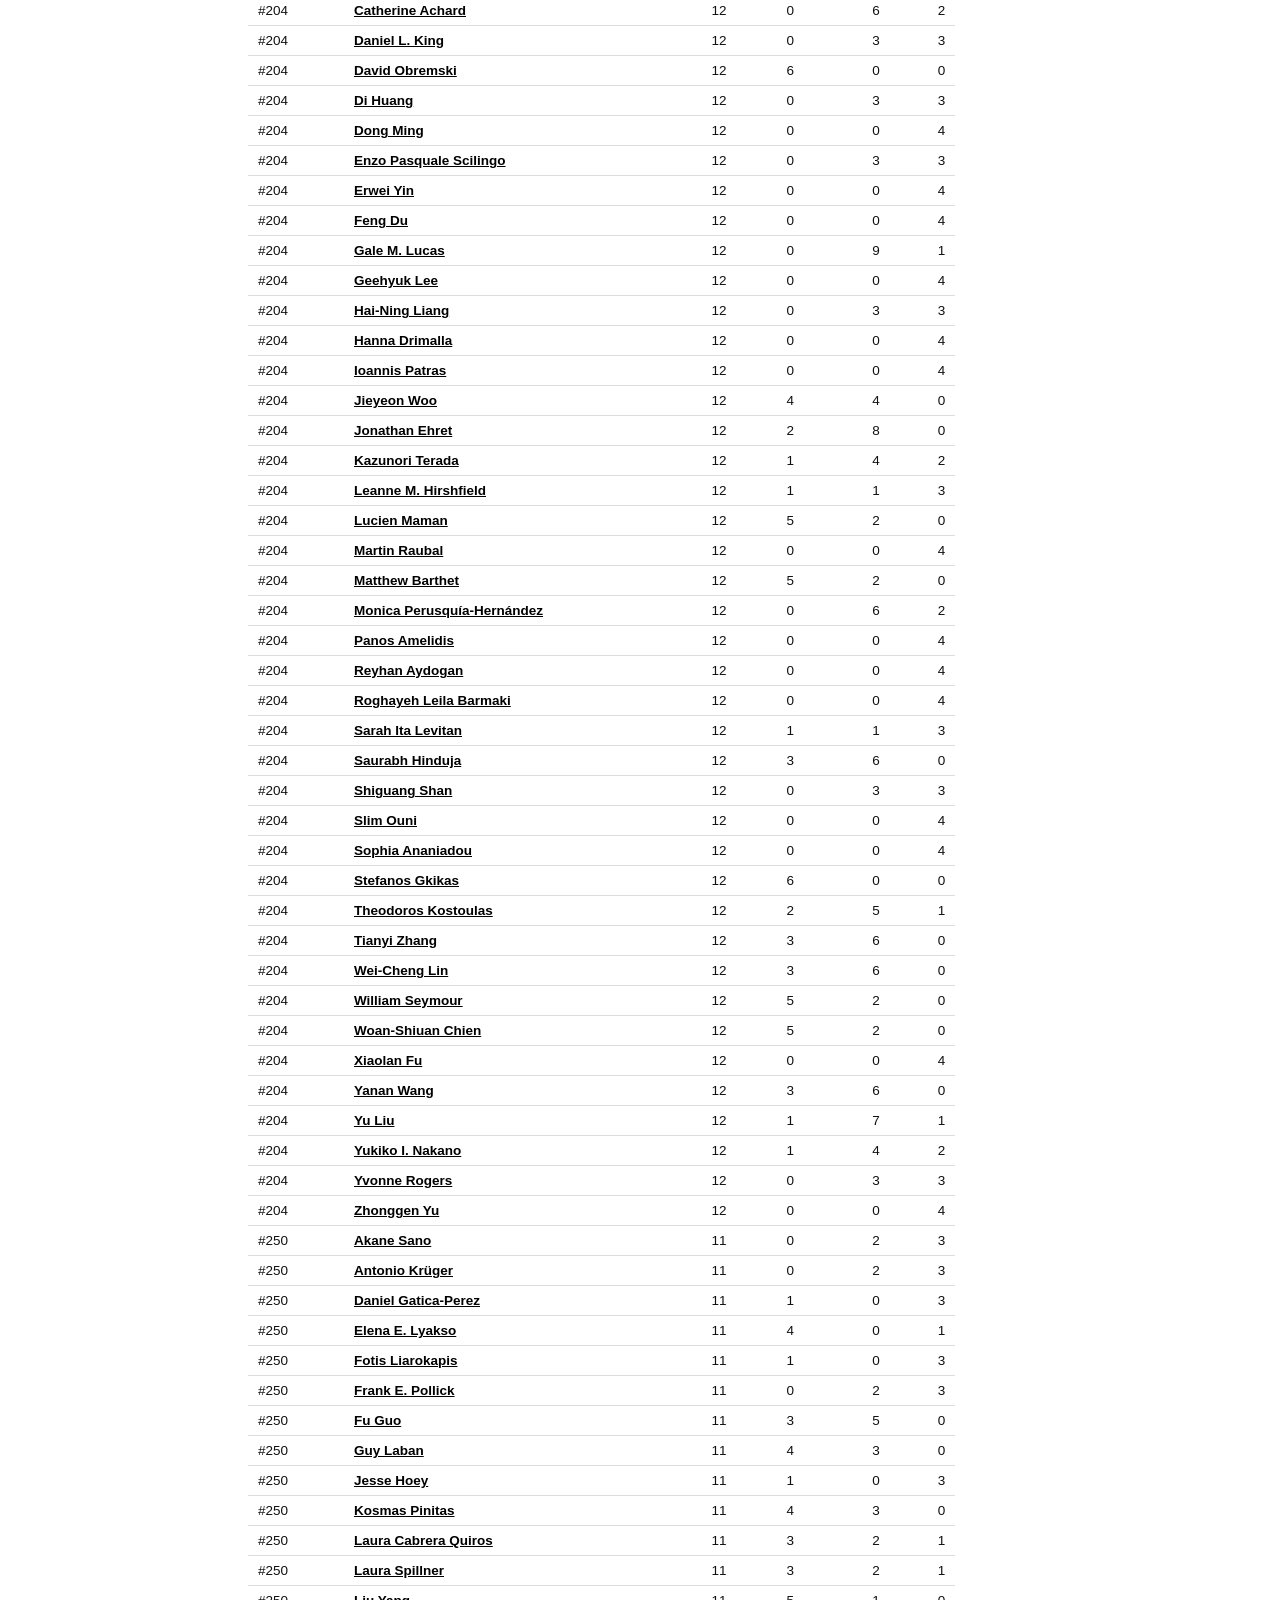
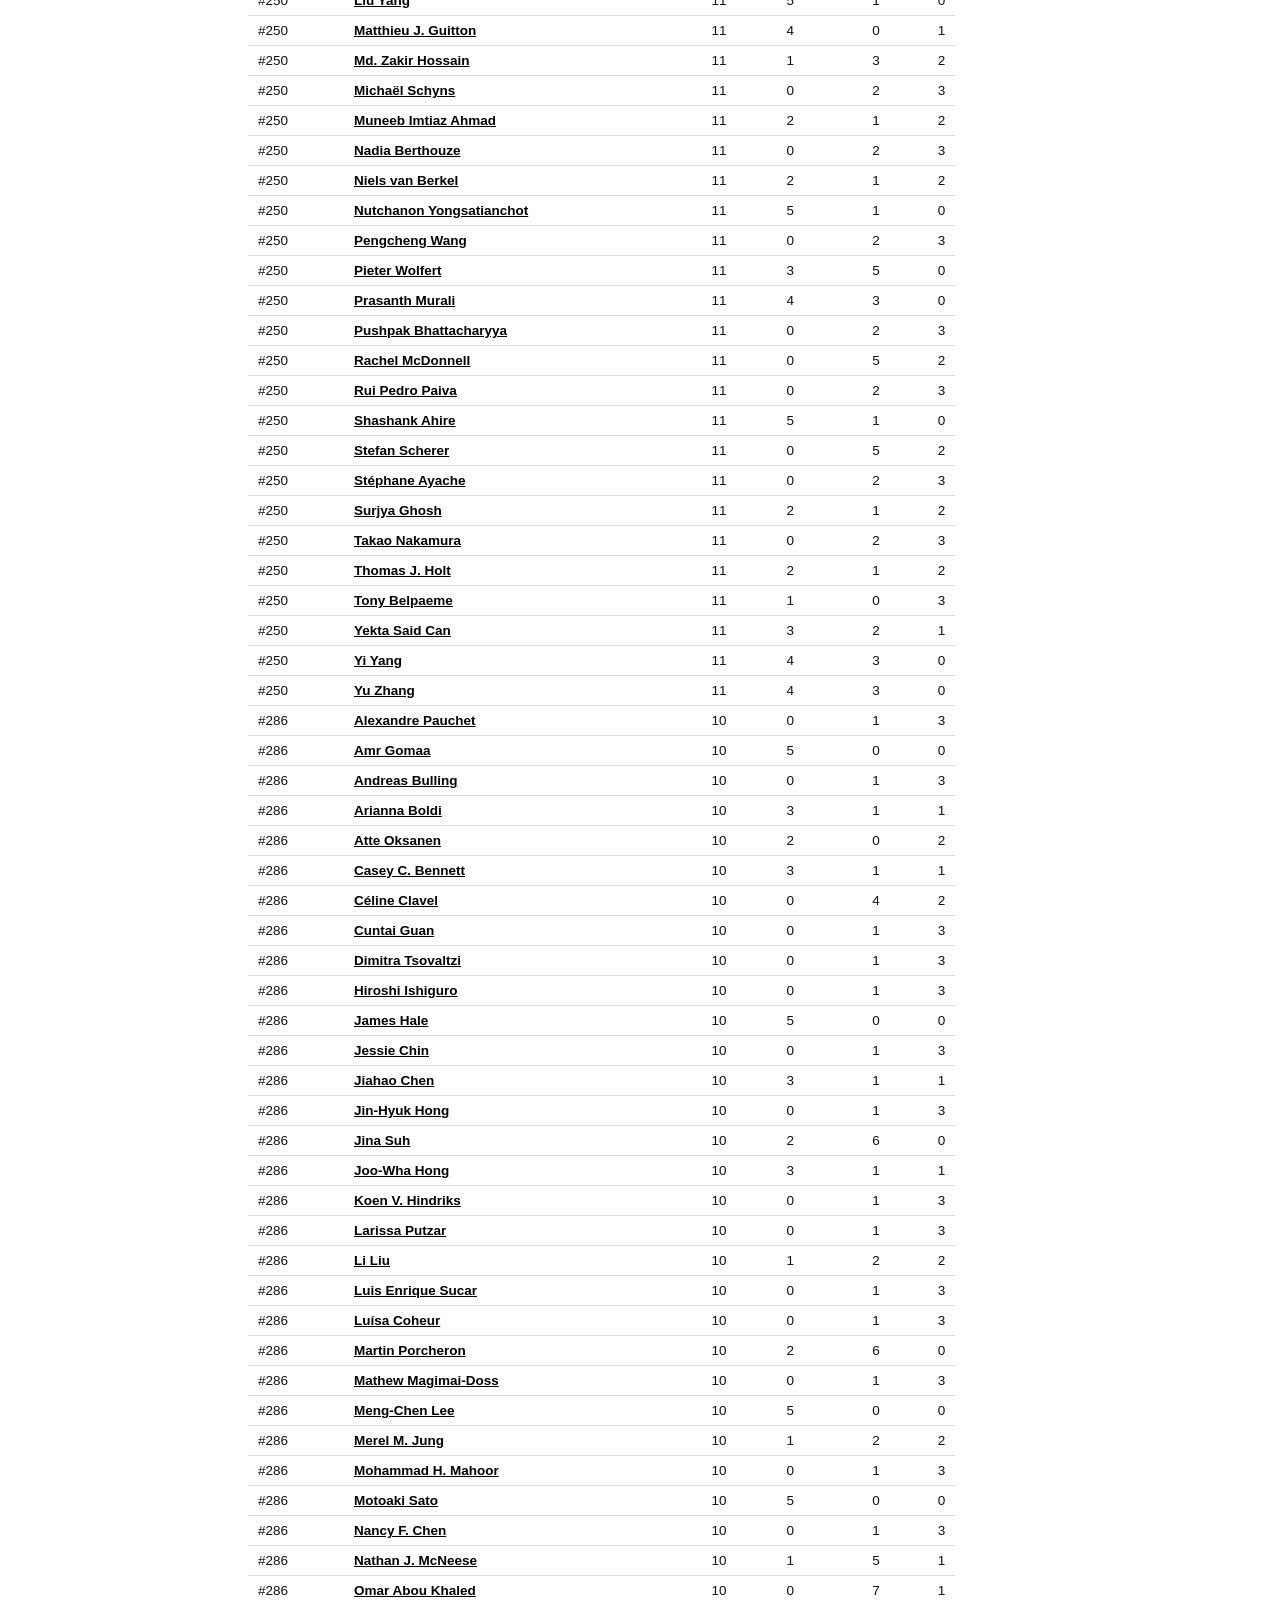
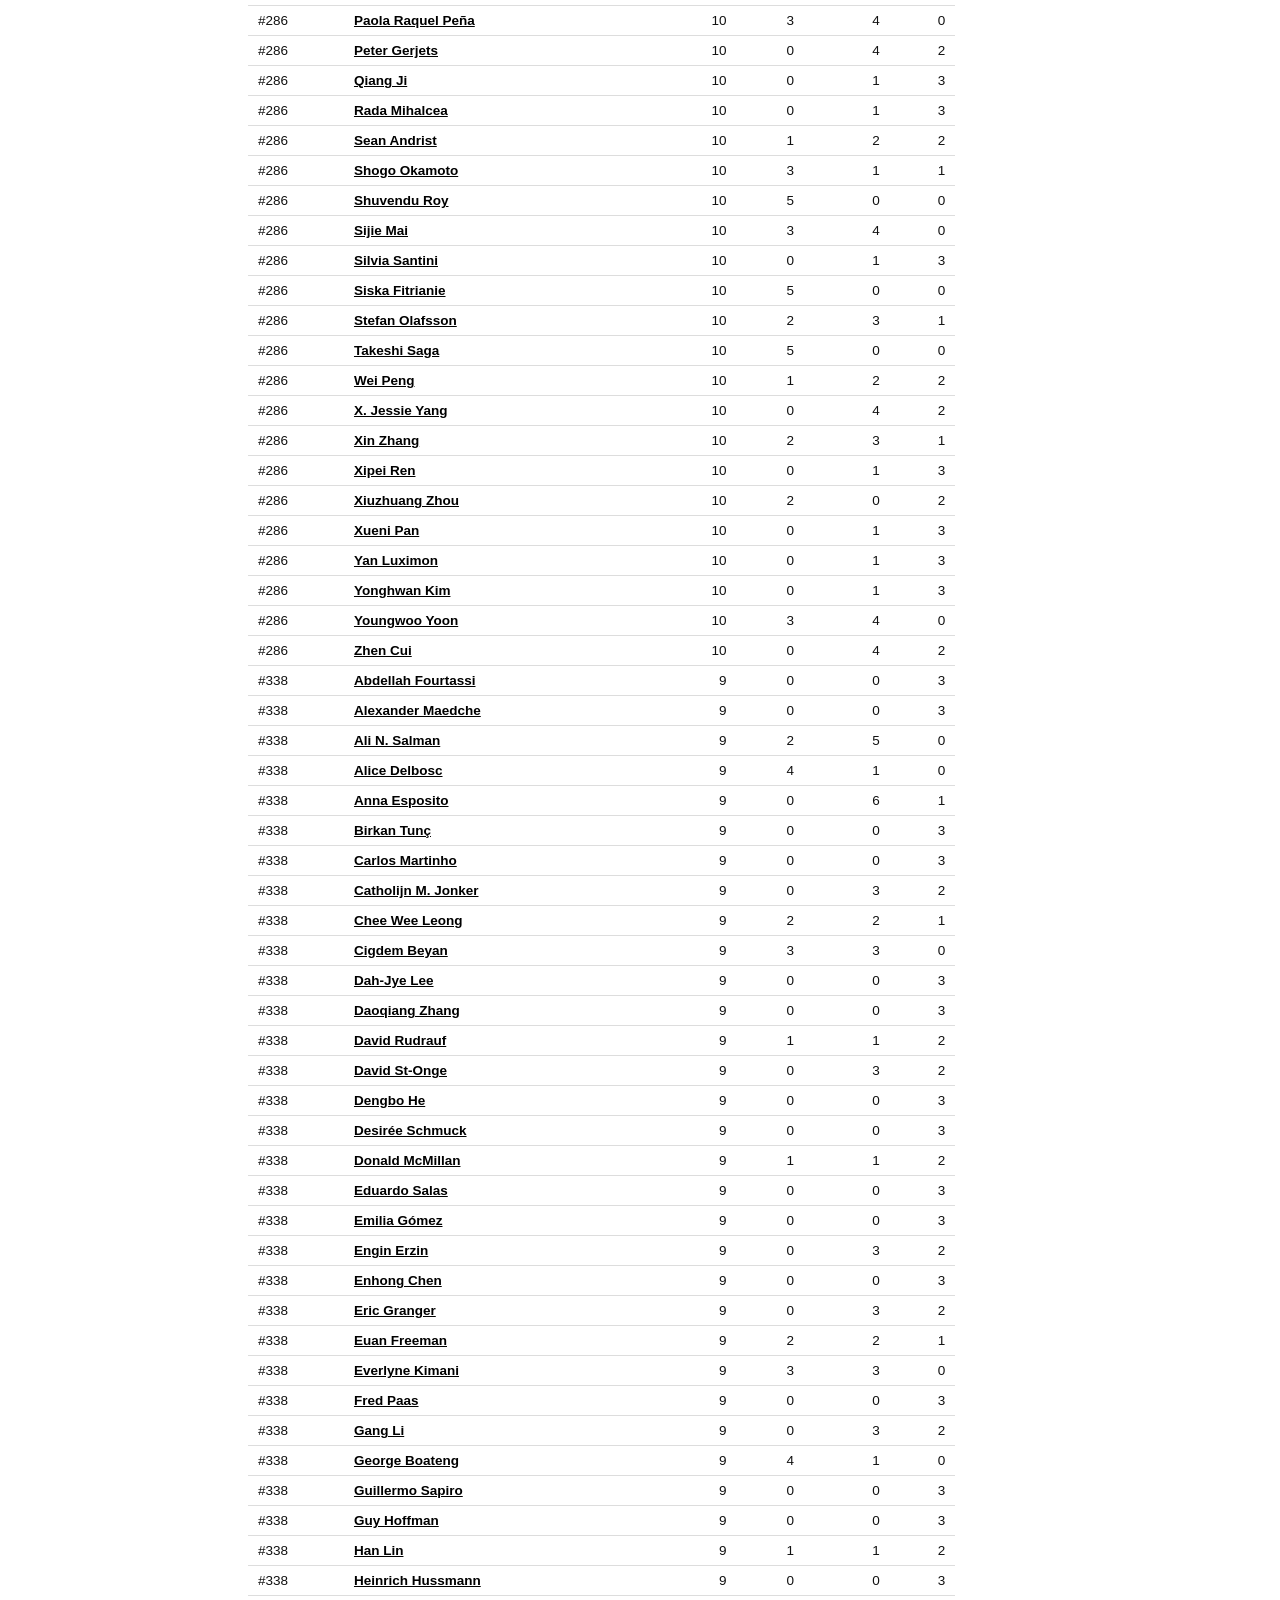
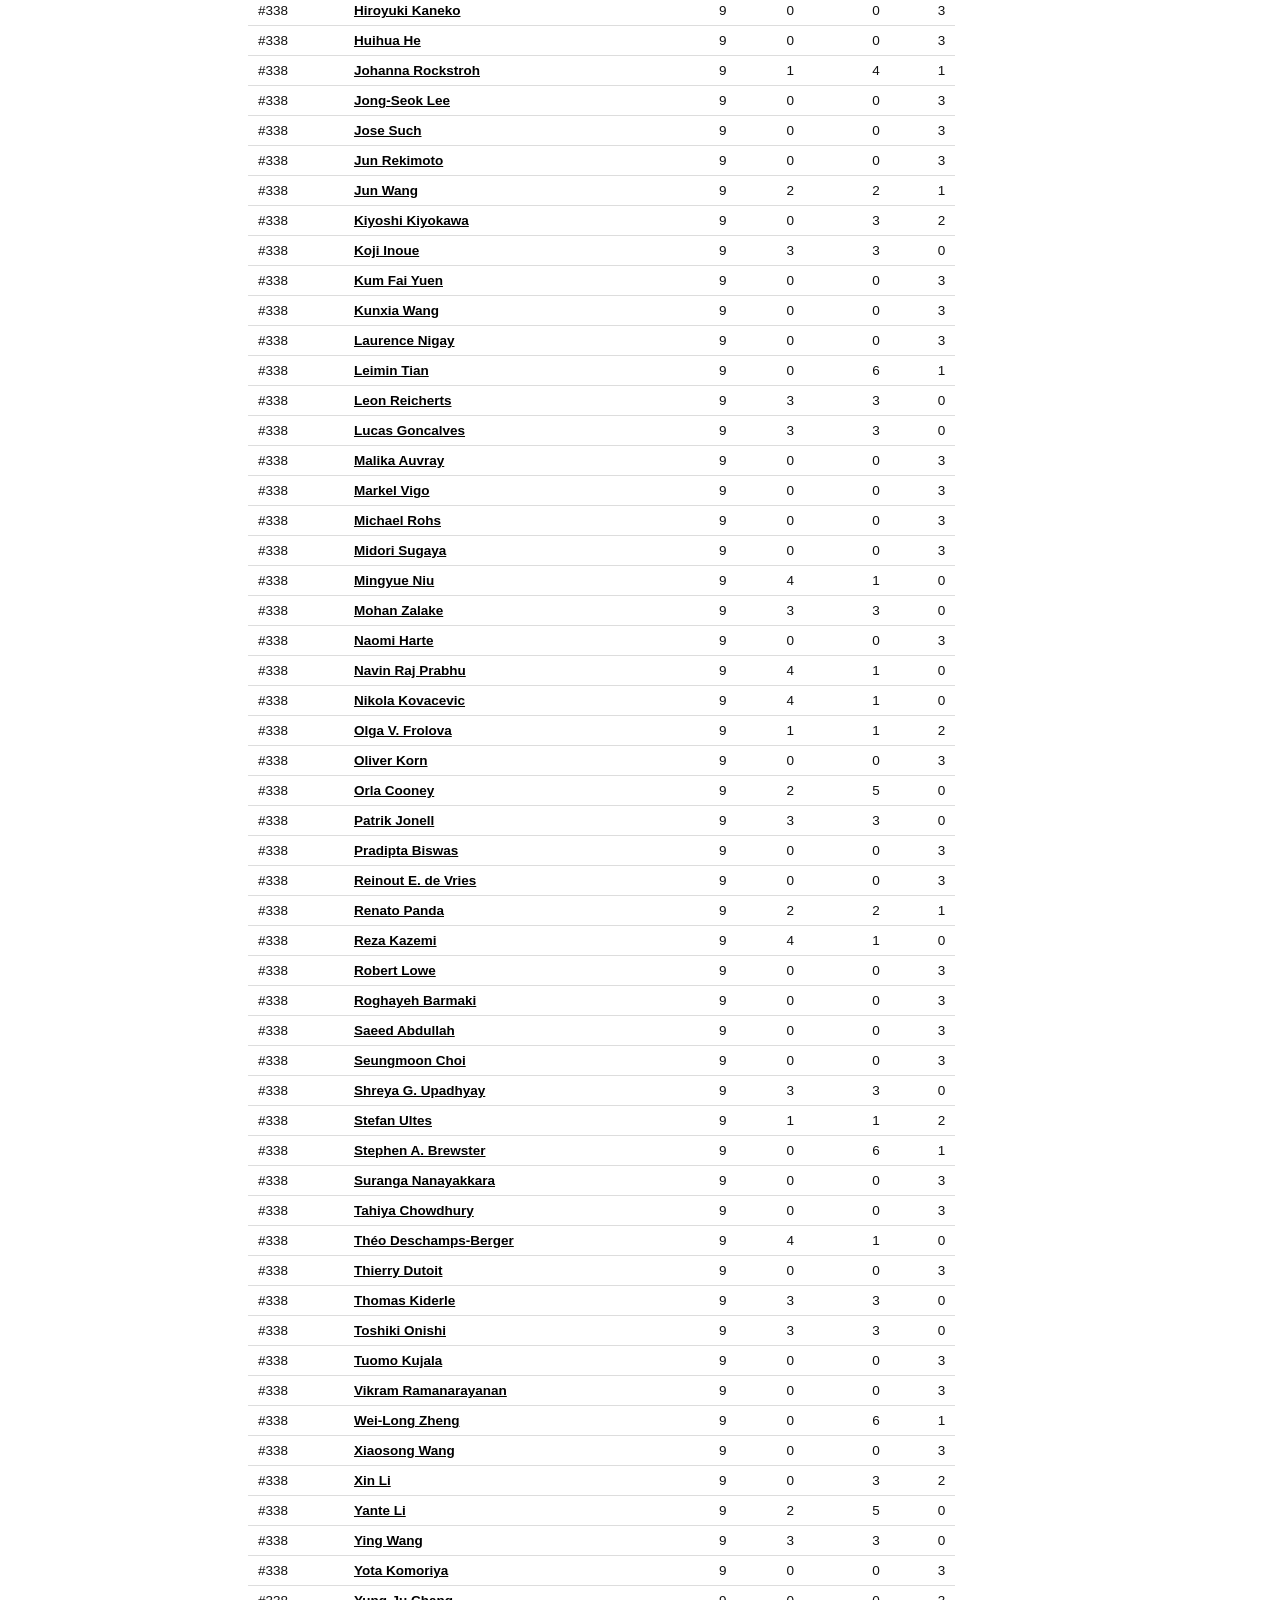
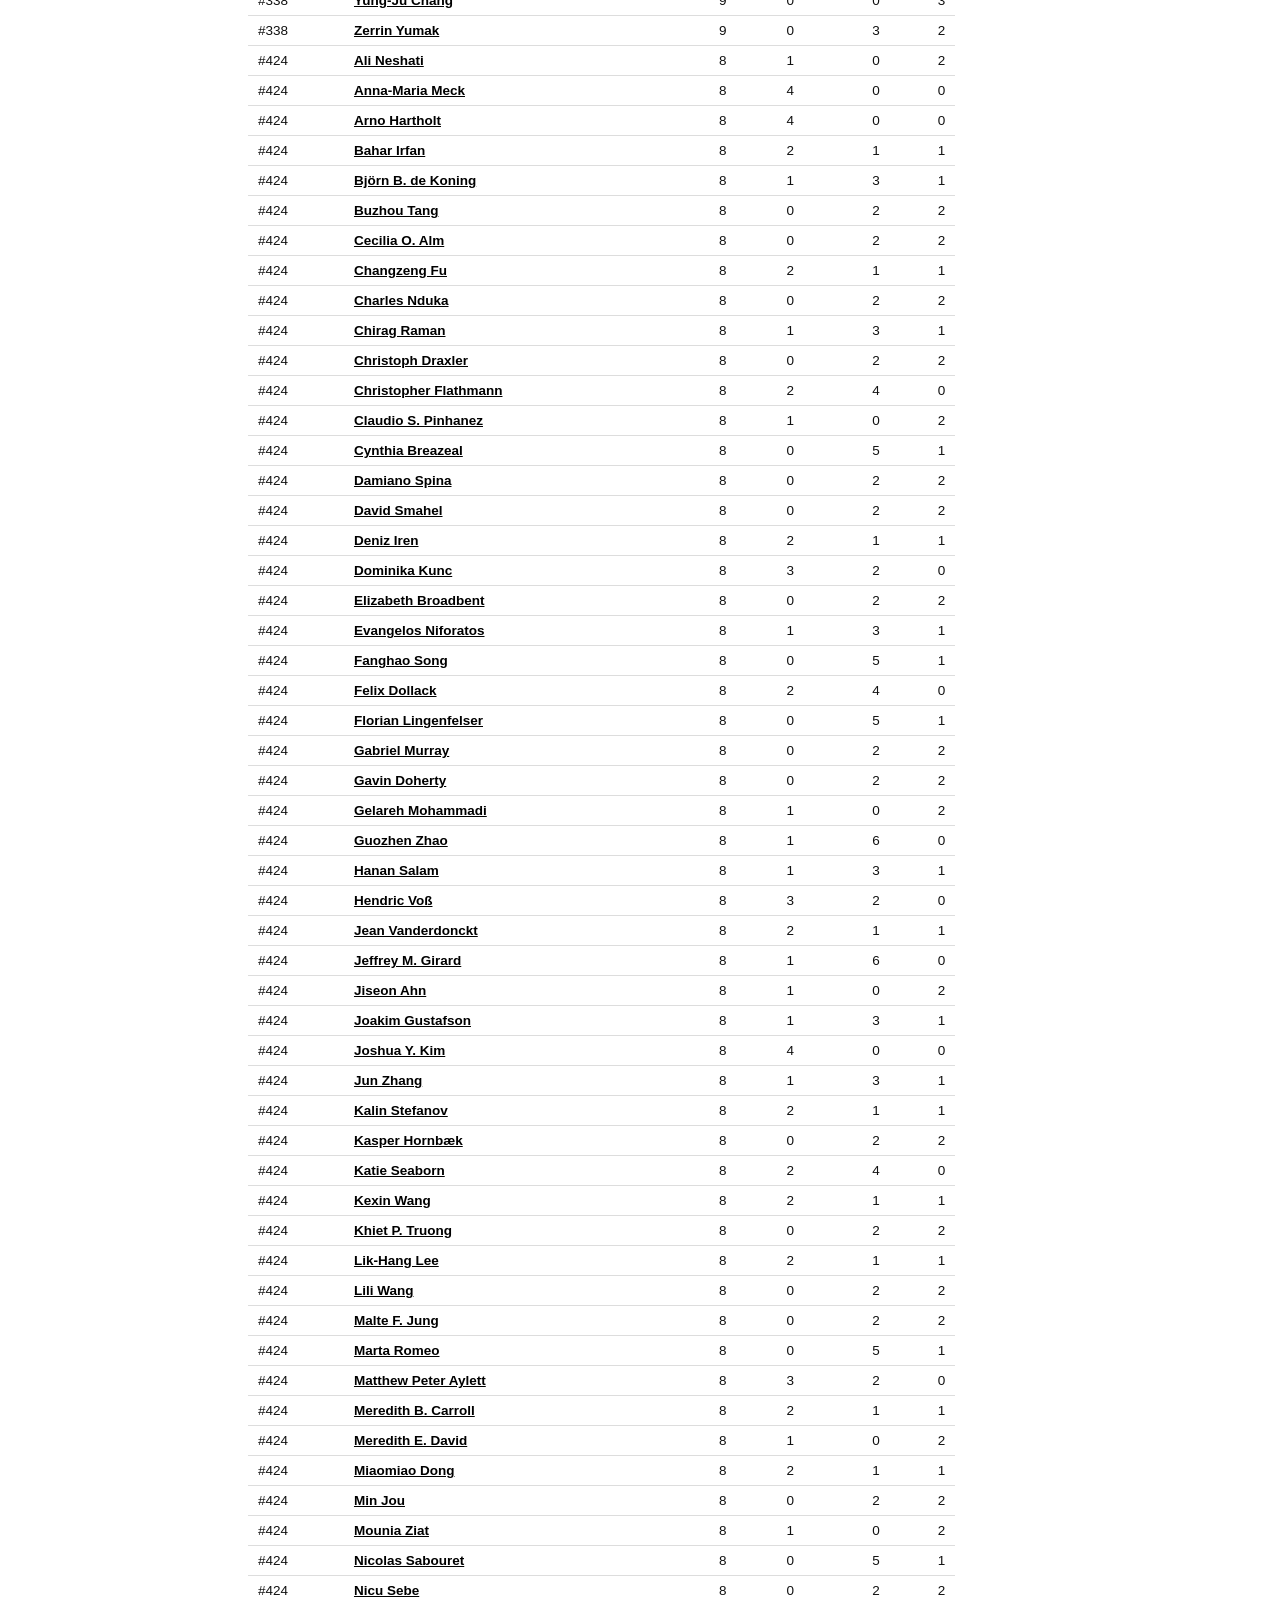
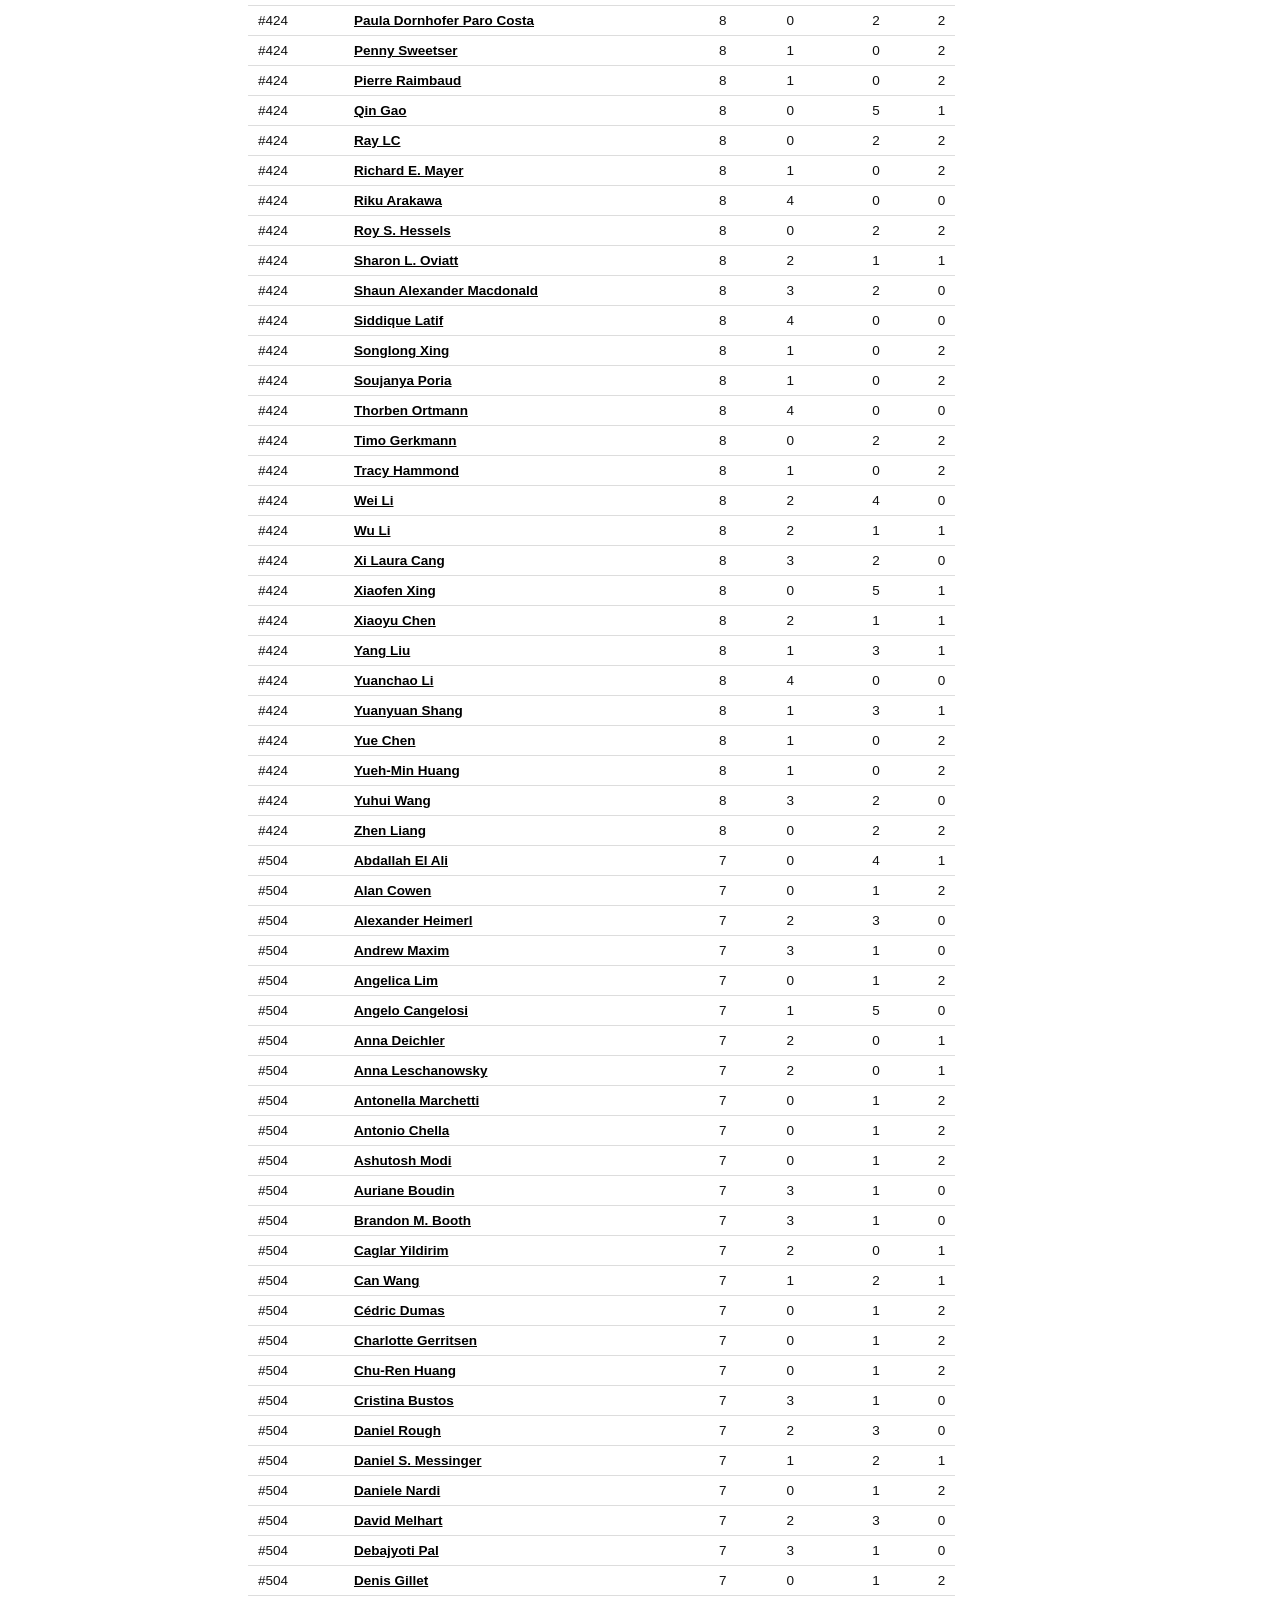
==== commit 38084118: "Add Email column to ranking table" ====
--- a/ranking.html
+++ b/ranking.html
@@ -29,6 +29,7 @@
           <th data-sort="first" class="number">First</th>
           <th data-sort="middle" class="number">Middle</th>
           <th data-sort="last" class="number">Last</th>
+          <th data-sort="email" class="mark-cell">Email</th>
         </tr>
       </thead>
       <tbody></tbody>
